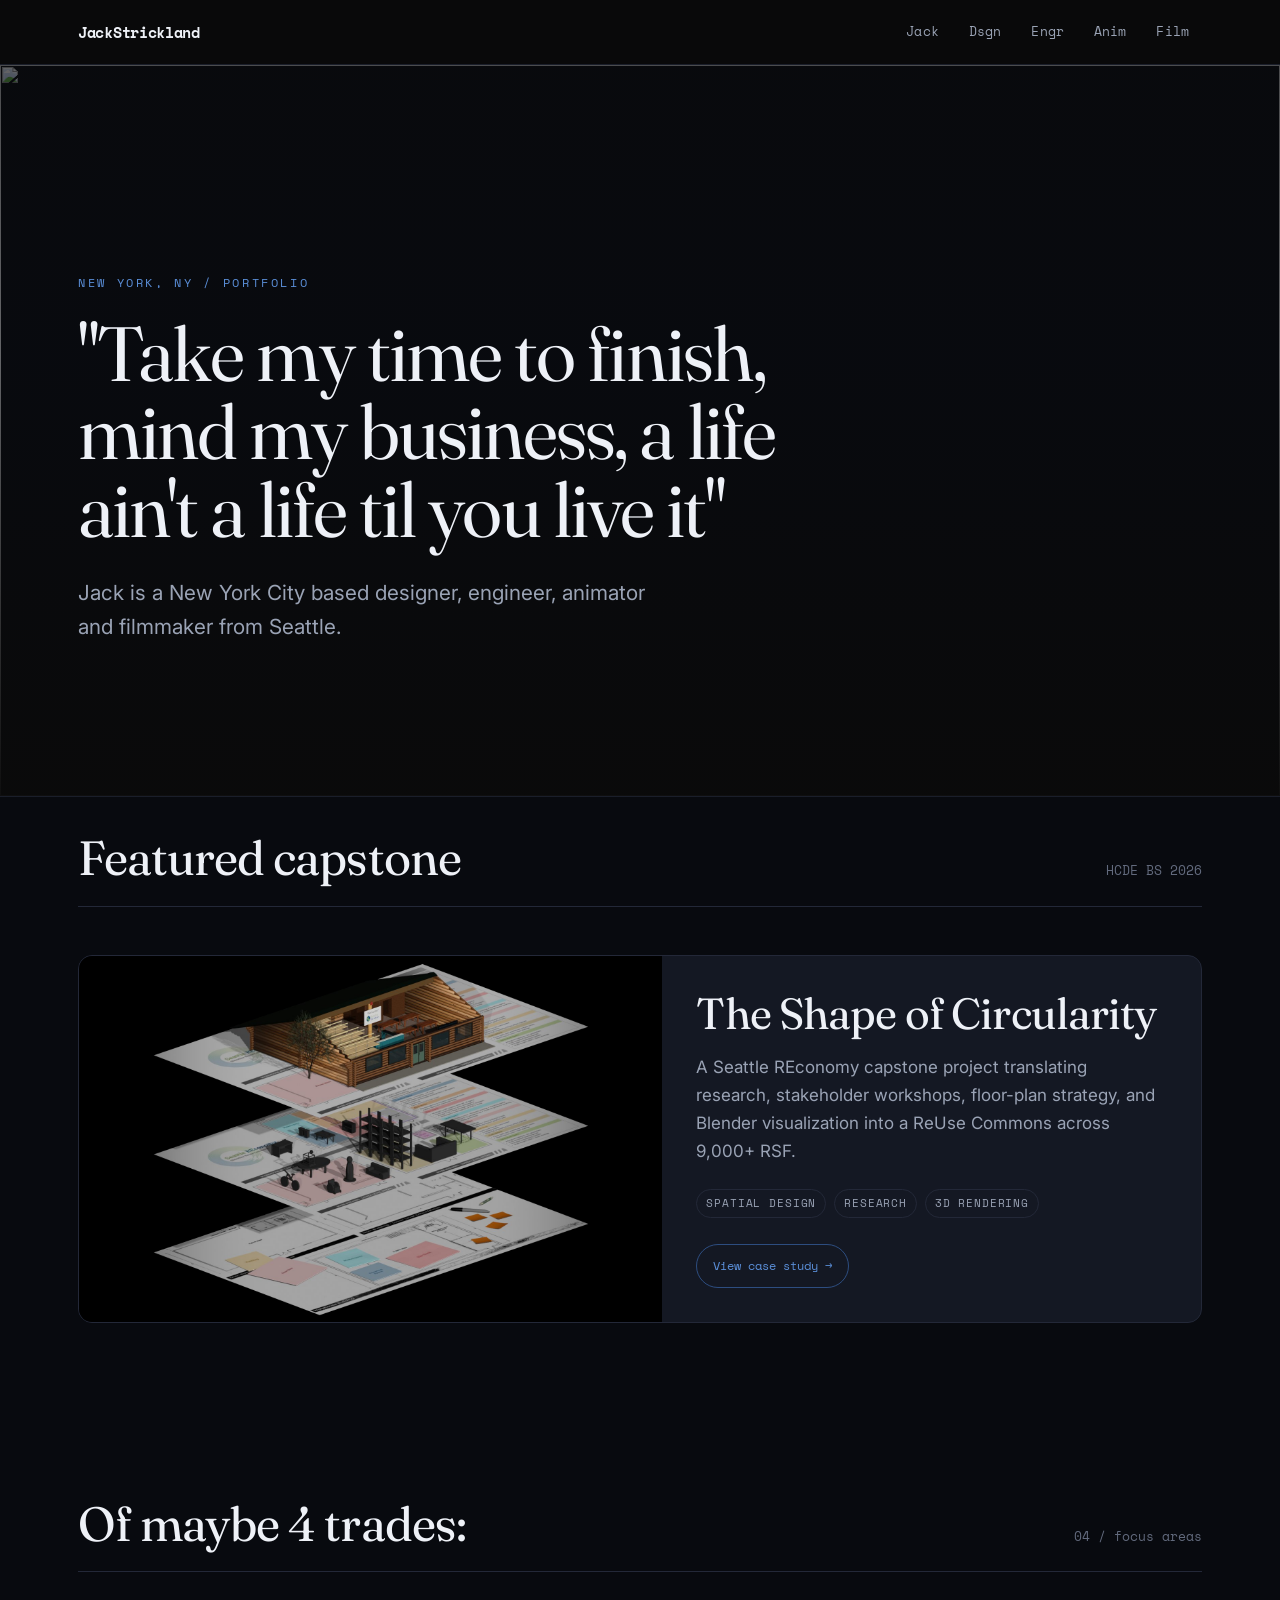
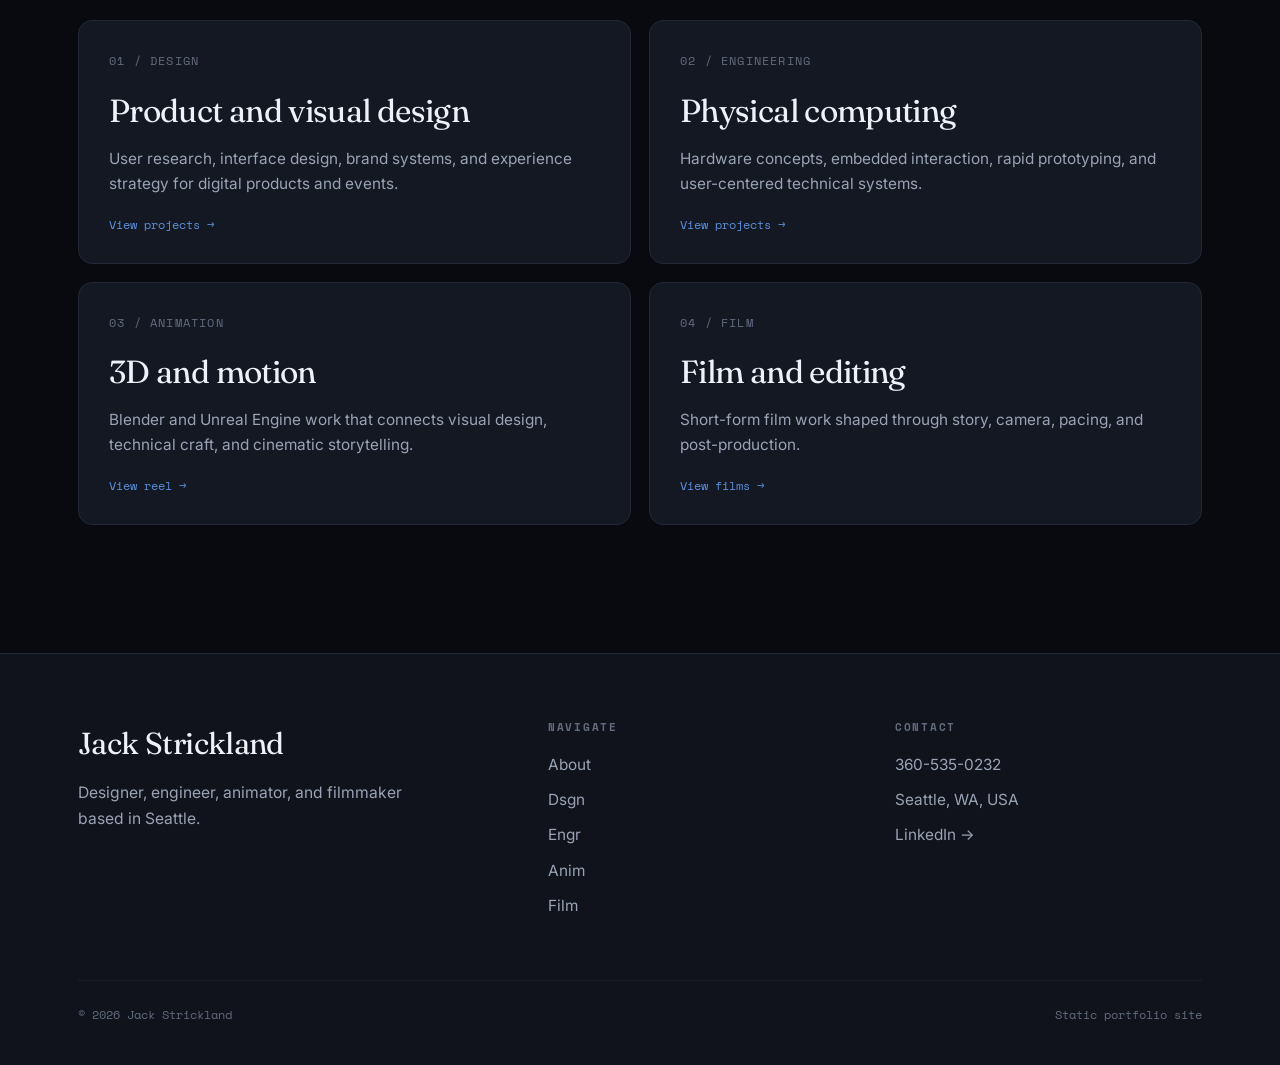
==== index.html @ 8ddccf83 "Fix quote line, gallery align-items start, add StellaOrca video" ====
﻿<!DOCTYPE html>
<html lang="en">
<head>
<meta charset="UTF-8">
<meta name="viewport" content="width=device-width, initial-scale=1.0">
<title>Jack Strickland - Designer, Engineer, Animator, Filmmaker</title>
<meta name="description" content="Jack Strickland is a Seattle-based designer, engineer, animator, and filmmaker working across human-centered design, physical computing, 3D motion, and film.">
<link rel="preconnect" href="https://fonts.googleapis.com">
<link rel="preconnect" href="https://fonts.gstatic.com" crossorigin>
<link href="https://fonts.googleapis.com/css2?family=Fraunces:ital,opsz,wght@0,9..144,300..500;1,9..144,300..500&family=Inter:wght@400;500;600&family=Space+Mono:wght@400;700&display=swap" rel="stylesheet">
<link rel="stylesheet" href="css/style.css">
</head>
<body>

<header class="nav">
  <div class="wrap nav-inner">
    <a href="index.html" class="brand">JackStrickland</a>
    <button class="nav-toggle" aria-label="Menu">&#9776;</button>
    <nav class="nav-links">
      <a href="about.html">Jack</a>
      <a href="design.html">Dsgn</a>
      <a href="engineering.html">Engr</a>
      <a href="animation.html">Anim</a>
      <a href="film.html">Film</a>
    </nav>
  </div>
</header>

<section class="hero">
  <div class="hero-media">
    <img src="https://framerusercontent.com/images/yZaziWeKb4ZE17zHckuSIn48G0.png?width=1920&height=1080" alt="" loading="eager">
  </div>
  <div class="wrap hero-content">
    <p class="eyebrow">New York, NY / Portfolio</p>
    <h1>"Take my time to finish,<br>mind my business, a life ain't a life til you live it"</h1>
    <p class="hero-sub">Jack is a New York City based designer, engineer, animator and filmmaker from Seattle.</p>
  </div>
</section>

<section class="capstone-feature">
  <div class="wrap">
    <div class="section-head reveal">
      <h2>Featured capstone</h2>
      <span class="count">HCDE BS 2026</span>
    </div>

    <article class="capstone-card reveal">
      <a class="capstone-media" href="projects/the-shape-of-circularity.html">
        <img src="assets/images/shape-of-circularity-axon.png" alt="The Shape of Circularity axonometric diagram" loading="lazy">
      </a>
      <div class="capstone-copy">
        <h2>The Shape of Circularity</h2>
        <p>A Seattle REconomy capstone project translating research, stakeholder workshops, floor-plan strategy, and Blender visualization into a ReUse Commons across 9,000+ RSF.</p>
        <div class="capstone-meta">
          <span>Spatial design</span>
          <span>Research</span>
          <span>3D rendering</span>
        </div>
        <div class="capstone-actions">
          <a class="capstone-button" href="projects/the-shape-of-circularity.html">View case study &rarr;</a>
        </div>
      </div>
    </article>
  </div>
</section>

<section>
  <div class="wrap">
    <div class="section-head reveal">
      <h2>Of maybe 4 trades:</h2>
      <span class="count">04 / focus areas</span>
    </div>

    <div class="disciplines">
      <a class="disc-card reveal" href="design.html">
        <span class="num">01 / DESIGN</span>
        <div>
          <h3>Product and visual design</h3>
          <p>User research, interface design, brand systems, and experience strategy for digital products and events.</p>
        </div>
        <span class="go">View projects &rarr;</span>
      </a>

      <a class="disc-card reveal" href="engineering.html">
        <span class="num">02 / ENGINEERING</span>
        <div>
          <h3>Physical computing</h3>
          <p>Hardware concepts, embedded interaction, rapid prototyping, and user-centered technical systems.</p>
        </div>
        <span class="go">View projects &rarr;</span>
      </a>

      <a class="disc-card reveal" href="animation.html">
        <span class="num">03 / ANIMATION</span>
        <div>
          <h3>3D and motion</h3>
          <p>Blender and Unreal Engine work that connects visual design, technical craft, and cinematic storytelling.</p>
        </div>
        <span class="go">View reel &rarr;</span>
      </a>

      <a class="disc-card reveal" href="film.html">
        <span class="num">04 / FILM</span>
        <div>
          <h3>Film and editing</h3>
          <p>Short-form film work shaped through story, camera, pacing, and post-production.</p>
        </div>
        <span class="go">View films &rarr;</span>
      </a>
    </div>
  </div>
</section>

<footer class="footer">
  <div class="wrap">
    <div class="footer-grid">
      <div>
        <div class="brand-lg">Jack Strickland</div>
        <p class="tagline">Designer, engineer, animator, and filmmaker based in Seattle.</p>
      </div>
      <div class="foot-col">
        <h4>Navigate</h4>
        <a href="about.html">About</a>
        <a href="design.html">Dsgn</a>
        <a href="engineering.html">Engr</a>
        <a href="animation.html">Anim</a>
        <a href="film.html">Film</a>
      </div>
      <div class="foot-col">
        <h4>Contact</h4>
        <a href="tel:13605350232">360-535-0232</a>
        <span>Seattle, WA, USA</span>
        <a href="https://www.linkedin.com/in/jack-r-strickland-uwhcde" target="_blank" rel="noopener">LinkedIn &rarr;</a>
      </div>
    </div>
    <div class="footer-base">
      <span>&copy; 2026 Jack Strickland</span>
      <span>Static portfolio site</span>
    </div>
  </div>
</footer>

<script src="js/main.js"></script>
</body>
</html>
---- css/style.css ----
/* ============================================================
   Jack Strickland - Portfolio
   Shared stylesheet
   ============================================================ */

:root {
  --bg:        #080a0f;       /* near-black with a faint navy cast */
  --bg-soft:   #10131c;
  --bg-card:   #141823;
  --line:      #232838;
  --line-soft: #1a1e2a;
  --fg:        #eef1f7;
  --fg-dim:    #9aa3b5;
  --fg-faint:  #626a7d;
  --accent:    #5b8fd9;       /* steel navy-blue */
  --accent-dim:#2d4d80;
  --radius:    14px;
  --maxw:      1180px;
  --mono: "Space Mono", ui-monospace, "SF Mono", Menlo, monospace;
  --sans: "Inter", -apple-system, BlinkMacSystemFont, "Segoe UI", sans-serif;
  --serif: "Fraunces", Georgia, "Times New Roman", serif;
}

* { box-sizing: border-box; margin: 0; padding: 0; }

html { scroll-behavior: smooth; -webkit-text-size-adjust: 100%; }

body {
  background: var(--bg);
  color: var(--fg);
  font-family: var(--sans);
  font-size: 17px;
  line-height: 1.65;
  -webkit-font-smoothing: antialiased;
  text-rendering: optimizeLegibility;
  overflow-x: hidden;
}

img { max-width: 100%; display: block; }
a { color: inherit; text-decoration: none; }

::selection { background: var(--accent); color: #0a0a0a; }

.wrap { width: 100%; max-width: var(--maxw); margin: 0 auto; padding: 0 28px; }

/* ---------- Nav ---------- */
.nav {
  position: sticky;
  top: 0;
  z-index: 100;
  background: rgba(10,10,10,0.82);
  backdrop-filter: blur(14px);
  -webkit-backdrop-filter: blur(14px);
  border-bottom: 1px solid var(--line-soft);
}
.nav-inner {
  display: flex;
  align-items: center;
  justify-content: space-between;
  height: 64px;
}
.brand {
  font-family: var(--mono);
  font-weight: 700;
  font-size: 15px;
  letter-spacing: -0.02em;
  display: flex;
  align-items: center;
  gap: 9px;
}
.brand .dot {
  width: 9px; height: 9px;
  background: var(--accent);
  border-radius: 50%;
  display: inline-block;
}
.nav-links {
  display: flex;
  gap: 4px;
  font-family: var(--mono);
  font-size: 13px;
}
.nav-links a {
  color: var(--fg-dim);
  padding: 7px 13px;
  border-radius: 8px;
  transition: color .18s ease, background .18s ease;
  letter-spacing: 0.01em;
}
.nav-links a:hover { color: var(--fg); background: var(--bg-soft); }
.nav-links a.active { color: var(--accent); }

.nav-toggle {
  display: none;
  background: none;
  border: 1px solid var(--line);
  color: var(--fg);
  width: 40px; height: 38px;
  border-radius: 8px;
  cursor: pointer;
  font-size: 18px;
}

/* ---------- Hero ---------- */
.hero {
  position: relative;
  min-height: 78vh;
  display: flex;
  align-items: flex-end;
  overflow: hidden;
  border-bottom: 1px solid var(--line-soft);
}
.hero-media {
  position: absolute;
  inset: 0;
  z-index: 0;
}
.hero-media img {
  width: 100%; height: 100%;
  object-fit: cover;
  opacity: 0.55;
  filter: grayscale(0.15) contrast(1.05);
}
.hero-media::after {
  content: "";
  position: absolute; inset: 0;
  background: linear-gradient(180deg, rgba(10,10,10,0.35) 0%, rgba(10,10,10,0.1) 40%, rgba(10,10,10,0.95) 100%);
}
.hero-content {
  position: relative;
  z-index: 2;
  padding-bottom: 64px;
  padding-top: 120px;
  width: 100%;
}
.eyebrow {
  font-family: var(--mono);
  font-size: 12px;
  letter-spacing: 0.22em;
  text-transform: uppercase;
  color: var(--accent);
  margin-bottom: 22px;
}
.hero h1 {
  font-family: var(--serif);
  font-weight: 380;
  font-size: clamp(2.6rem, 6vw, 5rem);
  line-height: 1.02;
  letter-spacing: -0.025em;
  max-width: 16ch;
}
.hero h1 em {
  font-style: italic;
  color: var(--accent);
}
.hero-sub {
  margin-top: 26px;
  font-size: clamp(1.05rem, 2vw, 1.3rem);
  color: var(--fg-dim);
  max-width: 46ch;
}

/* ---------- Section scaffolding ---------- */
section { padding: 88px 0; }
.section-head {
  display: flex;
  align-items: baseline;
  justify-content: space-between;
  gap: 24px;
  margin-bottom: 48px;
  border-bottom: 1px solid var(--line);
  padding-bottom: 22px;
}
.section-head h2 {
  font-family: var(--serif);
  font-weight: 400;
  font-size: clamp(1.9rem, 4vw, 3rem);
  letter-spacing: -0.02em;
  line-height: 1.05;
}
.section-head .count {
  font-family: var(--mono);
  font-size: 13px;
  color: var(--fg-faint);
  white-space: nowrap;
}
.page-title {
  padding-top: 96px;
  padding-bottom: 8px;
}
.page-title .eyebrow { margin-bottom: 18px; }
.page-title h1 {
  font-family: var(--serif);
  font-weight: 380;
  font-size: clamp(2.4rem, 5.5vw, 4.2rem);
  letter-spacing: -0.025em;
  line-height: 1.0;
}
.page-title p {
  margin-top: 22px;
  color: var(--fg-dim);
  max-width: 54ch;
}

/* ---------- Discipline grid (home) ---------- */
.disciplines {
  display: grid;
  grid-template-columns: repeat(2, 1fr);
  gap: 18px;
}
.disc-card {
  position: relative;
  border: 1px solid var(--line);
  border-radius: var(--radius);
  background: var(--bg-card);
  padding: 30px 30px 28px;
  min-height: 230px;
  display: flex;
  flex-direction: column;
  justify-content: space-between;
  overflow: hidden;
  transition: border-color .25s ease, transform .25s ease;
}
.disc-card:hover { border-color: var(--accent-dim); transform: translateY(-3px); }
.disc-card .num {
  font-family: var(--mono);
  font-size: 12px;
  color: var(--fg-faint);
  letter-spacing: 0.1em;
}
.disc-card h3 {
  font-family: var(--serif);
  font-weight: 400;
  font-size: 2rem;
  letter-spacing: -0.02em;
  margin: 14px 0 8px;
}
.disc-card p { color: var(--fg-dim); font-size: 0.96rem; }
.disc-card .go {
  font-family: var(--mono);
  font-size: 12px;
  color: var(--accent);
  margin-top: 18px;
  display: inline-flex;
  align-items: center;
  gap: 7px;
  transition: gap .2s ease;
}
.disc-card:hover .go { gap: 12px; }

/* ---------- Project list (design / engineering) ---------- */
.projects { display: flex; flex-direction: column; }
.project {
  display: grid;
  grid-template-columns: 64px 1fr auto;
  gap: 26px;
  align-items: start;
  padding: 32px 0;
  border-top: 1px solid var(--line);
  transition: padding-left .25s ease;
}
.project:last-child { border-bottom: 1px solid var(--line); }
.project:hover { padding-left: 10px; border-color: var(--accent-dim); }
.project .idx {
  font-family: var(--mono);
  font-size: 13px;
  color: var(--fg-faint);
  padding-top: 6px;
}
.project .body h3 {
  font-family: var(--serif);
  font-weight: 400;
  font-size: 1.7rem;
  letter-spacing: -0.015em;
  line-height: 1.1;
  display: inline-flex;
  align-items: center;
  gap: 12px;
  flex-wrap: wrap;
}
.tag {
  font-family: var(--mono);
  font-size: 10.5px;
  letter-spacing: 0.08em;
  text-transform: uppercase;
  color: var(--accent);
  border: 1px solid var(--accent-dim);
  border-radius: 100px;
  padding: 3px 9px;
  white-space: nowrap;
}
.project .role {
  font-family: var(--mono);
  font-size: 12px;
  color: var(--fg-dim);
  margin: 12px 0 10px;
}
.project .desc { color: var(--fg-dim); font-size: 1rem; max-width: 60ch; }
.project .meta {
  font-family: var(--mono);
  font-size: 12px;
  color: var(--fg-faint);
  text-align: right;
  padding-top: 6px;
  white-space: nowrap;
}
.project .arrow {
  font-family: var(--mono);
  color: var(--accent);
  opacity: 0;
  transition: opacity .25s ease;
  margin-top: 8px;
}
.project:hover .arrow { opacity: 1; }

/* ---------- Capstone showcase ---------- */
.capstone-feature {
  padding-top: 36px;
}
.capstone-card {
  display: grid;
  grid-template-columns: 1.04fr 0.96fr;
  gap: 0;
  border: 1px solid var(--line);
  border-radius: var(--radius);
  background: var(--bg-card);
  overflow: hidden;
}
.capstone-media {
  min-height: 340px;
  background: #000;
}
.capstone-media img,
.capstone-media video {
  width: 100%;
  height: 100%;
  min-height: 340px;
  object-fit: cover;
  background: #000;
}
.capstone-copy {
  padding: 34px;
  display: flex;
  flex-direction: column;
  justify-content: center;
}
.capstone-copy h2,
.capstone-copy h3 {
  font-family: var(--serif);
  font-weight: 400;
  font-size: clamp(1.8rem, 3.4vw, 2.85rem);
  letter-spacing: -0.02em;
  line-height: 1.08;
  margin-bottom: 16px;
}
.capstone-copy p {
  color: var(--fg-dim);
  max-width: 58ch;
}
.capstone-meta {
  display: flex;
  flex-wrap: wrap;
  gap: 8px;
  margin: 24px 0 26px;
}
.capstone-meta span {
  font-family: var(--mono);
  font-size: 10.5px;
  letter-spacing: 0.08em;
  text-transform: uppercase;
  color: var(--fg-dim);
  border: 1px solid var(--line);
  border-radius: 100px;
  padding: 5px 9px;
}
.capstone-actions {
  display: flex;
  flex-wrap: wrap;
  gap: 12px;
  align-items: center;
}
.capstone-button {
  font-family: var(--mono);
  font-size: 12px;
  color: var(--accent);
  border: 1px solid var(--accent-dim);
  border-radius: 100px;
  padding: 11px 16px;
  transition: background .2s ease, color .2s ease;
}
.capstone-button:hover {
  background: var(--accent);
  color: #0a0a0a;
}
.case-video {
  display: block;
  width: 100%;
  aspect-ratio: 16 / 9;
  border: 1px solid var(--line);
  border-radius: var(--radius);
  background: #000;
}
.case-image.poster {
  max-height: none;
  object-fit: contain;
  background: #f7f5ef;
}
.case-list {
  color: var(--fg-dim);
  margin: -16px 0 34px;
  padding-left: 20px;
}
.case-list li {
  margin-bottom: 8px;
}

/* ---------- Case studies ---------- */
.case-study {
  background: var(--bg);
}
.case-hero {
  padding: 96px 0 48px;
  border-bottom: 1px solid var(--line-soft);
}
.back-link {
  display: inline-flex;
  margin-bottom: 34px;
  font-family: var(--mono);
  font-size: 12px;
  color: var(--fg-dim);
  transition: color .18s ease;
}
.back-link:hover { color: var(--accent); }
.case-hero h1 {
  font-family: var(--serif);
  font-weight: 380;
  font-size: clamp(2.8rem, 7vw, 5.6rem);
  letter-spacing: -0.03em;
  line-height: 0.96;
}
.case-lead {
  margin-top: 26px;
  max-width: 760px;
  color: var(--fg-dim);
  font-size: clamp(1.08rem, 2vw, 1.35rem);
  line-height: 1.55;
}
.case-meta {
  display: grid;
  grid-template-columns: repeat(3, 1fr);
  gap: 16px;
  margin-top: 44px;
}
.case-meta div {
  border-top: 1px solid var(--line);
  padding-top: 16px;
}
.case-meta span {
  display: block;
  font-family: var(--mono);
  font-size: 11px;
  text-transform: uppercase;
  letter-spacing: 0.12em;
  color: var(--fg-faint);
  margin-bottom: 8px;
}
.case-meta strong {
  font-weight: 500;
  color: var(--fg);
}
.case-media-section {
  padding: 52px 0 0;
}
.case-image {
  width: 100%;
  max-height: 620px;
  object-fit: cover;
  border: 1px solid var(--line);
  border-radius: var(--radius);
  background: var(--bg-card);
}
.case-content {
  padding-top: 70px;
}
.case-grid {
  display: grid;
  grid-template-columns: 0.45fr 1fr;
  gap: 64px;
  align-items: start;
}
.case-grid aside {
  position: sticky;
  top: 96px;
}
.case-grid h2 {
  font-family: var(--mono);
  font-size: 12px;
  color: var(--accent);
  letter-spacing: 0.16em;
  text-transform: uppercase;
}
.case-grid h3 {
  font-family: var(--serif);
  font-weight: 400;
  font-size: clamp(1.45rem, 3vw, 2.2rem);
  letter-spacing: -0.015em;
  line-height: 1.1;
  margin: 0 0 14px;
}
.case-grid p {
  color: var(--fg-dim);
  margin-bottom: 34px;
  max-width: 760px;
}
.text-link {
  color: var(--accent);
  font-family: var(--mono);
  font-size: 13px;
}
.next-work {
  padding: 34px 0 84px;
}
.next-work a {
  display: block;
  border-top: 1px solid var(--line);
  border-bottom: 1px solid var(--line);
  padding: 28px 0;
  color: var(--accent);
  font-family: var(--mono);
  font-size: 13px;
}

/* ---------- About ---------- */
.about-grid {
  display: grid;
  grid-template-columns: 0.85fr 1.15fr;
  gap: 56px;
  align-items: start;
}
.about-photo {
  border-radius: var(--radius);
  overflow: hidden;
  border: 1px solid var(--line);
  position: sticky;
  top: 96px;
}
.about-photo img {
  width: 100%;
  aspect-ratio: 4/5;
  object-fit: cover;
  filter: grayscale(0.1);
}
.about-body p {
  font-size: 1.12rem;
  color: var(--fg);
  margin-bottom: 26px;
  line-height: 1.7;
}
.about-body p.lead {
  font-family: var(--serif);
  font-size: clamp(1.5rem, 3vw, 2rem);
  font-weight: 380;
  line-height: 1.25;
  letter-spacing: -0.01em;
  color: var(--fg);
  margin-bottom: 34px;
}
.about-body strong { color: var(--accent); font-weight: 500; }
.about-cta {
  margin-top: 14px;
  font-family: var(--mono);
  font-size: 13px;
  display: inline-flex;
  gap: 9px;
  align-items: center;
  color: var(--accent);
  border: 1px solid var(--accent-dim);
  border-radius: 100px;
  padding: 12px 22px;
  transition: background .2s ease, color .2s ease;
}
.about-cta:hover { background: var(--accent); color: #0a0a0a; }

/* ---------- Info page ---------- */
.info-page {
  background: var(--bg);
}
.info-hero {
  padding: 0 0 48px;
}
.info-grid {
  display: grid;
  grid-template-columns: 45% 55%;
  gap: 0;
  align-items: start;
}
.info-photo {
  position: sticky;
  top: 0;
  height: 100vh;
  display: flex;
  align-items: center;
  justify-content: center;
  padding: 24px 32px 24px 0;
}
.info-photo img {
  width: 100%;
  max-height: 100%;
  object-fit: contain;
  filter: grayscale(0.1) contrast(1.03);
}
.info-copy h1 {
  font-family: var(--serif);
  font-weight: 380;
  font-size: clamp(3rem, 7vw, 6.2rem);
  line-height: 0.95;
  letter-spacing: -0.035em;
  margin-bottom: 26px;
}
.info-lead {
  font-family: var(--serif);
  font-weight: 380;
  font-size: clamp(1.45rem, 3vw, 2.25rem);
  line-height: 1.22;
  letter-spacing: -0.015em;
  color: var(--fg);
  max-width: 820px;
  margin-bottom: 56px;
}
.info-section {
  border-top: 1px solid var(--line);
  padding-top: 28px;
  margin-top: 34px;
}
.info-section h2 {
  font-family: var(--serif);
  font-weight: 400;
  font-size: clamp(1.55rem, 3vw, 2.35rem);
  line-height: 1.08;
  letter-spacing: -0.018em;
  margin-bottom: 18px;
}
.info-section p {
  color: var(--fg-dim);
  max-width: 790px;
  margin-bottom: 18px;
}
.info-list {
  list-style: none;
  display: grid;
  gap: 16px;
  max-width: 840px;
}
.info-list li {
  color: var(--fg-dim);
  padding-left: 22px;
  position: relative;
}
.info-list li::before {
  content: "";
  position: absolute;
  left: 0;
  top: 0.72em;
  width: 7px;
  height: 7px;
  border-radius: 50%;
  background: var(--accent);
}
.info-list strong,
.info-section strong {
  color: var(--fg);
  font-weight: 600;
}

/* ---------- Media gallery (animation / film) ---------- */
.gallery {
  display: grid;
  grid-template-columns: repeat(2, 1fr);
  gap: 20px;
  align-items: start;
}
.gallery .tile {
  border: 1px solid var(--line);
  border-radius: var(--radius);
  overflow: hidden;
  background: var(--bg-card);
  transition: border-color .25s ease, transform .25s ease;
}
.gallery .tile:hover { border-color: var(--accent-dim); transform: translateY(-3px); }
.gallery .tile.wide { grid-column: span 2; }
.gallery .tile img,
.gallery .tile video {
  width: 100%;
  aspect-ratio: 16/9;
  object-fit: cover;
  background: #000;
}
.gallery .tile .cap {
  font-family: var(--mono);
  font-size: 12px;
  color: var(--fg-dim);
  padding: 14px 16px;
  border-top: 1px solid var(--line-soft);
}
.embed {
  position: relative;
  width: 100%;
  aspect-ratio: 16/9;
  background: #000;
}
.embed iframe {
  position: absolute;
  inset: 0;
  width: 100%; height: 100%;
  border: 0;
}

/* ---------- Footer ---------- */
.footer {
  border-top: 1px solid var(--line);
  background: var(--bg-soft);
  padding: 64px 0 40px;
  margin-top: 40px;
}
.footer-grid {
  display: grid;
  grid-template-columns: 1.4fr 1fr 1fr;
  gap: 40px;
  align-items: start;
}
.footer .brand-lg {
  font-family: var(--serif);
  font-size: 1.9rem;
  font-weight: 400;
  letter-spacing: -0.02em;
}
.footer .tagline {
  color: var(--fg-dim);
  margin-top: 12px;
  max-width: 34ch;
  font-size: 0.98rem;
}
.foot-col h4 {
  font-family: var(--mono);
  font-size: 11px;
  letter-spacing: 0.16em;
  text-transform: uppercase;
  color: var(--fg-faint);
  margin-bottom: 16px;
}
.foot-col a, .foot-col span {
  display: block;
  color: var(--fg-dim);
  font-size: 0.96rem;
  margin-bottom: 10px;
  transition: color .18s ease;
}
.foot-col a:hover { color: var(--accent); }
.footer-base {
  margin-top: 52px;
  padding-top: 24px;
  border-top: 1px solid var(--line-soft);
  display: flex;
  justify-content: space-between;
  flex-wrap: wrap;
  gap: 12px;
  font-family: var(--mono);
  font-size: 12px;
  color: var(--fg-faint);
}

/* ---------- Reveal animation ---------- */
.reveal {
  opacity: 0;
  transform: translateY(18px);
  transition: opacity .7s ease, transform .7s ease;
}
.reveal.in { opacity: 1; transform: none; }

/* ---------- Responsive ---------- */
@media (max-width: 860px) {
  .nav-links {
    position: fixed;
    top: 64px; left: 0; right: 0;
    flex-direction: column;
    gap: 0;
    background: var(--bg);
    border-bottom: 1px solid var(--line);
    padding: 8px 20px 18px;
    display: none;
  }
  .nav-links.open { display: flex; }
  .nav-links a { padding: 13px 6px; border-radius: 0; border-bottom: 1px solid var(--line-soft); }
  .nav-toggle { display: block; }

  .disciplines, .gallery { grid-template-columns: 1fr; }
  .gallery .tile.wide { grid-column: span 1; }
  .about-grid { grid-template-columns: 1fr; gap: 32px; }
  .about-photo { position: relative; top: 0; max-width: 420px; }
  .info-grid { grid-template-columns: 1fr; gap: 36px; }
  .info-photo { position: relative; top: 0; height: auto; max-width: 420px; padding: 0; }

  .project { grid-template-columns: 36px 1fr; }
  .project .meta { grid-column: 2; text-align: left; margin-top: 14px; padding-top: 0; }
  .project .arrow { display: none; }
  .case-meta { grid-template-columns: 1fr; }
  .case-grid { grid-template-columns: 1fr; gap: 28px; }
  .case-grid aside { position: relative; top: 0; }
  .capstone-card { grid-template-columns: 1fr; }
  .capstone-copy { padding: 28px; }

  .footer-grid { grid-template-columns: 1fr; gap: 32px; }
  section { padding: 64px 0; }
}

@media (max-width: 480px) {
  body { font-size: 16px; }
  .wrap { padding: 0 20px; }
  .hero { min-height: 70vh; }
}

@media (prefers-reduced-motion: reduce) {
  * { scroll-behavior: auto !important; }
  .reveal { opacity: 1; transform: none; transition: none; }
  .disc-card:hover, .gallery .tile:hover { transform: none; }
}
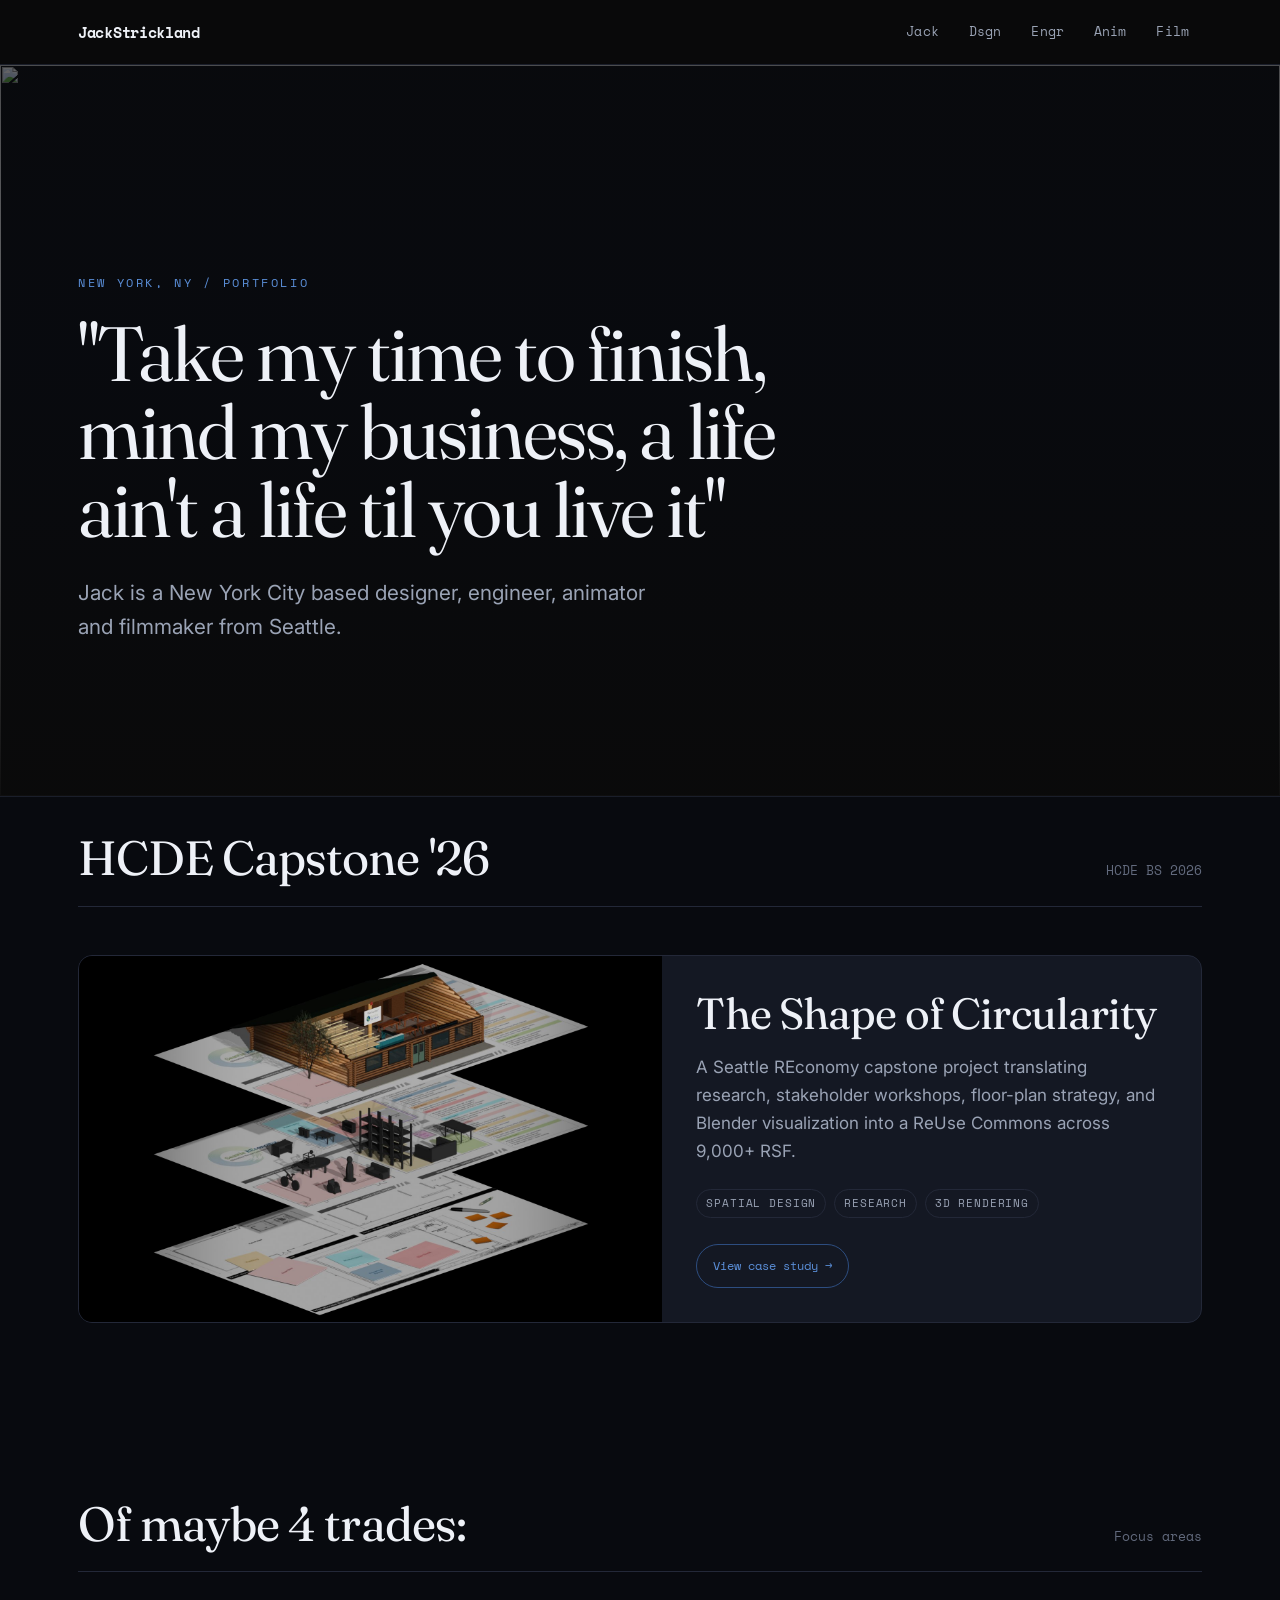
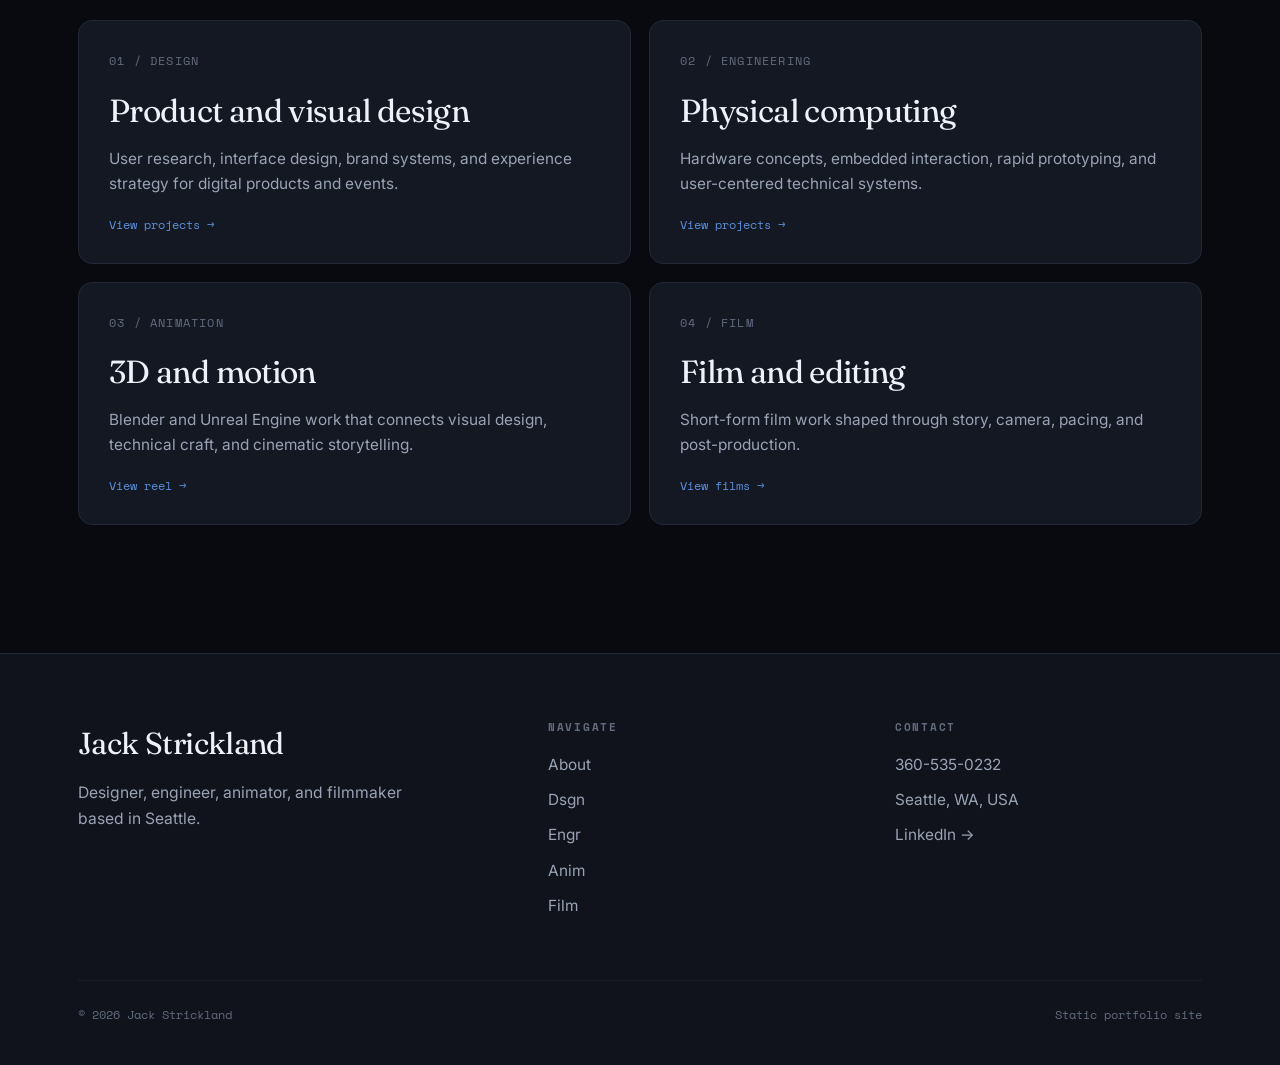
==== commit 4ce51421: "Index/about copy edits; add design-cycle origin note to sprinkler page - Index: featured capstone he" ====
--- a/index.html
+++ b/index.html
@@ -40,7 +40,7 @@
 <section class="capstone-feature">
   <div class="wrap">
     <div class="section-head reveal">
-      <h2>Featured capstone</h2>
+      <h2>HCDE Capstone '26</h2>
       <span class="count">HCDE BS 2026</span>
     </div>
 
@@ -68,7 +68,7 @@
   <div class="wrap">
     <div class="section-head reveal">
       <h2>Of maybe 4 trades:</h2>
-      <span class="count">04 / focus areas</span>
+      <span class="count">Focus areas</span>
     </div>
 
     <div class="disciplines">
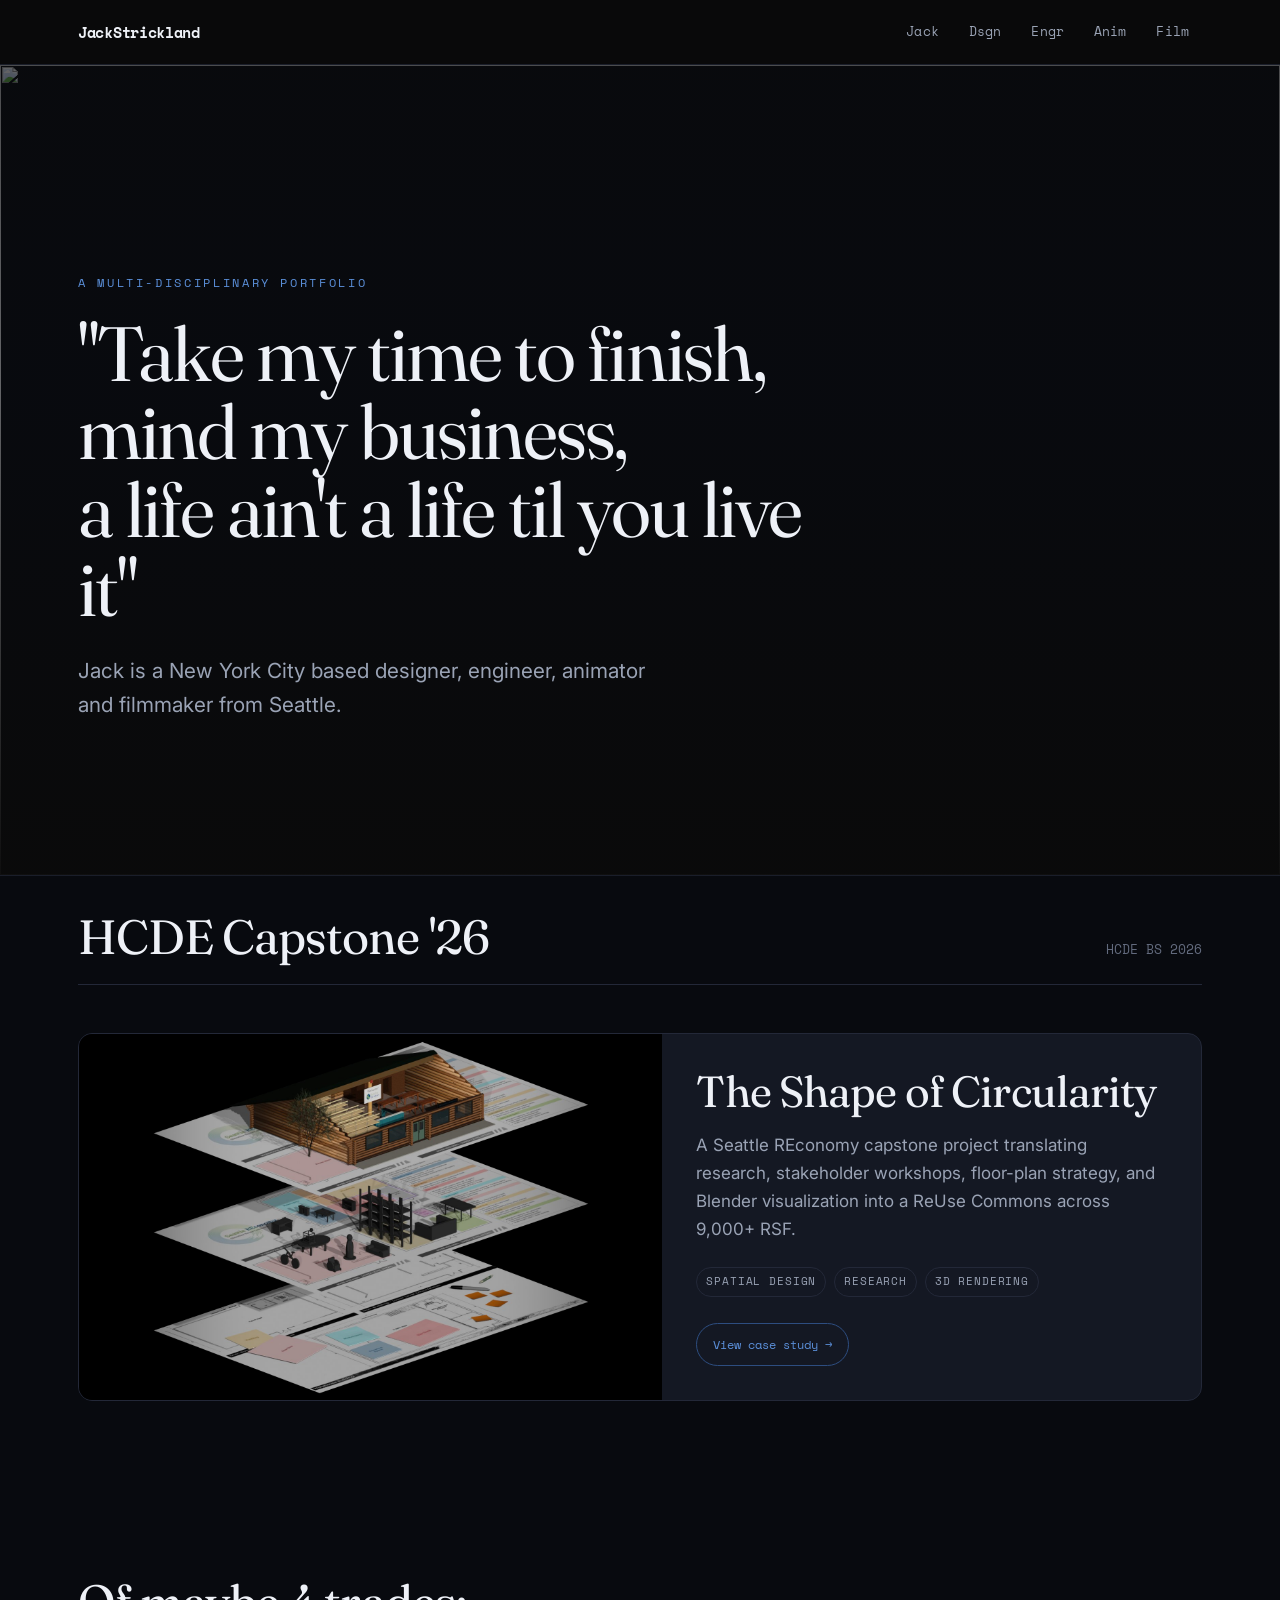
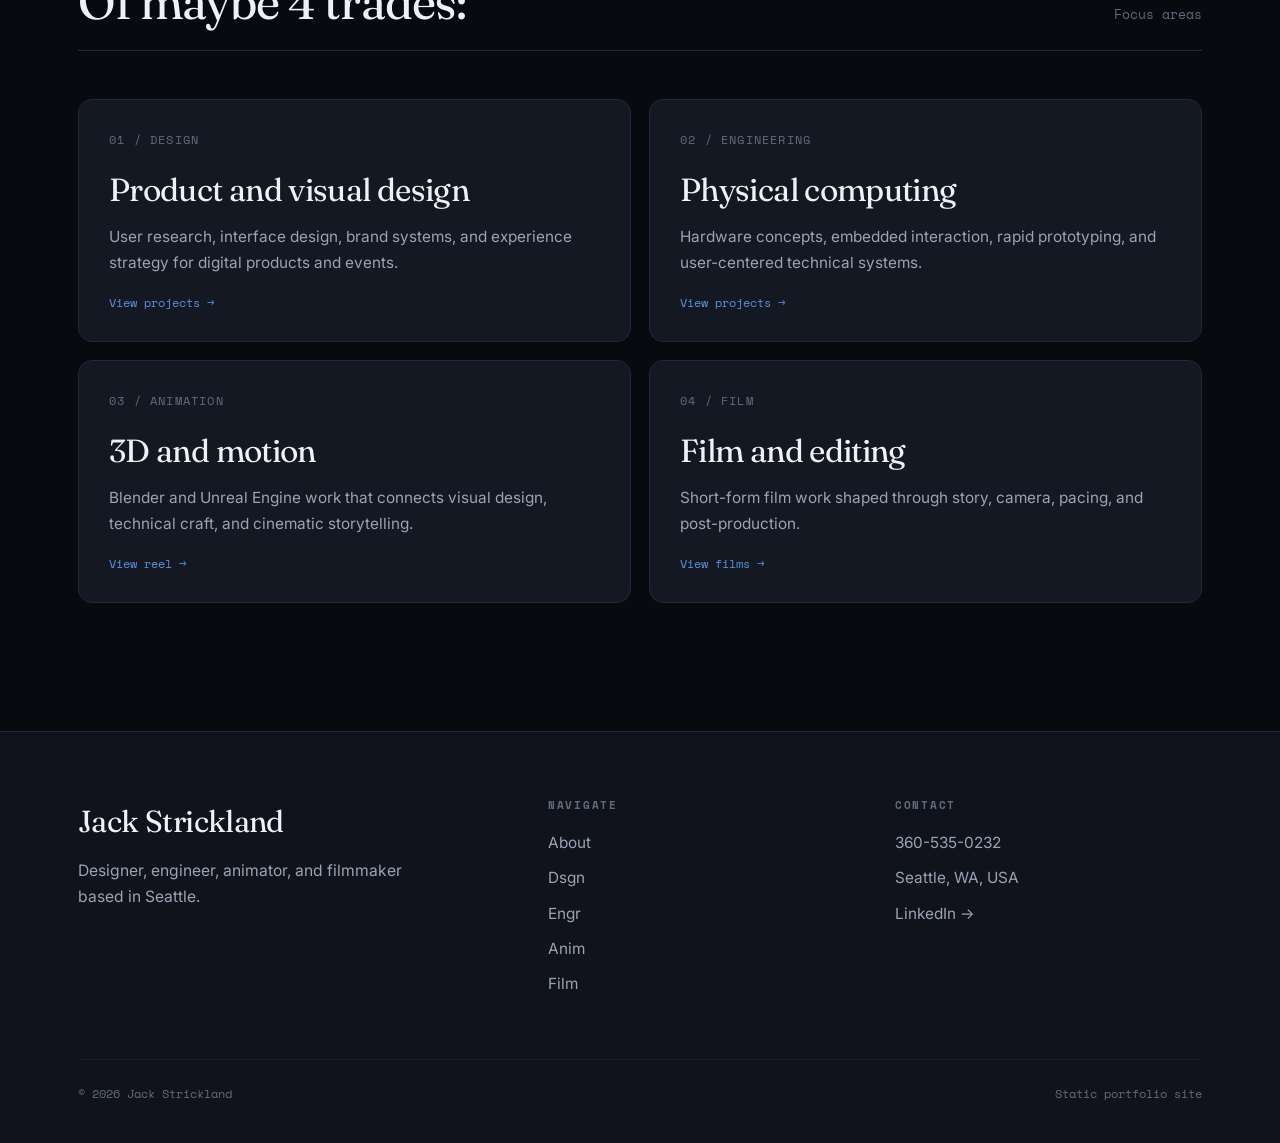
==== commit 64a68bcd: "Update hero eyebrow to A Multi-Disciplinary Portfolio; break quote into three lines Co-Authored-By: " ====
--- a/index.html
+++ b/index.html
@@ -31,8 +31,8 @@
     <img src="https://framerusercontent.com/images/yZaziWeKb4ZE17zHckuSIn48G0.png?width=1920&height=1080" alt="" loading="eager">
   </div>
   <div class="wrap hero-content">
-    <p class="eyebrow">New York, NY / Portfolio</p>
-    <h1>"Take my time to finish,<br>mind my business, a life ain't a life til you live it"</h1>
+    <p class="eyebrow">A Multi-Disciplinary Portfolio</p>
+    <h1>"Take my time to finish,<br>mind my business,<br>a life ain't a life til you live it"</h1>
     <p class="hero-sub">Jack is a New York City based designer, engineer, animator and filmmaker from Seattle.</p>
   </div>
 </section>
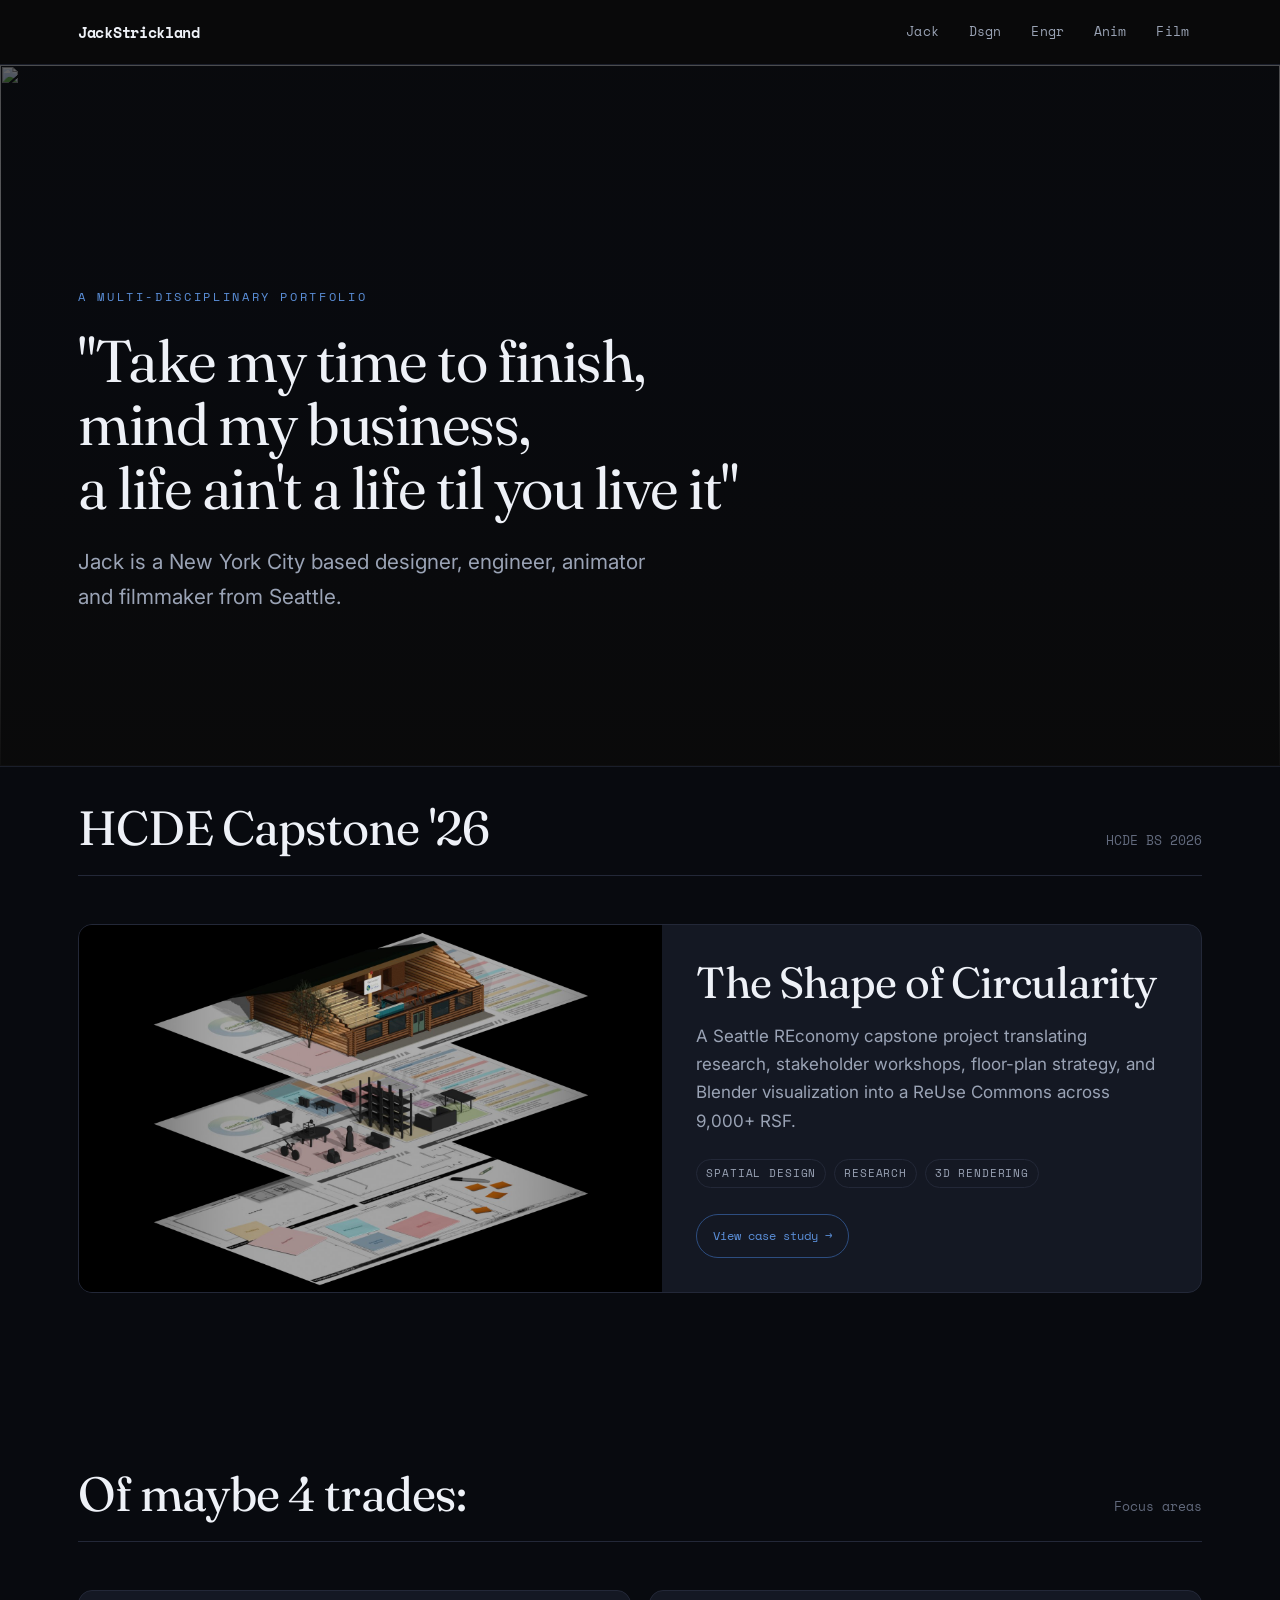
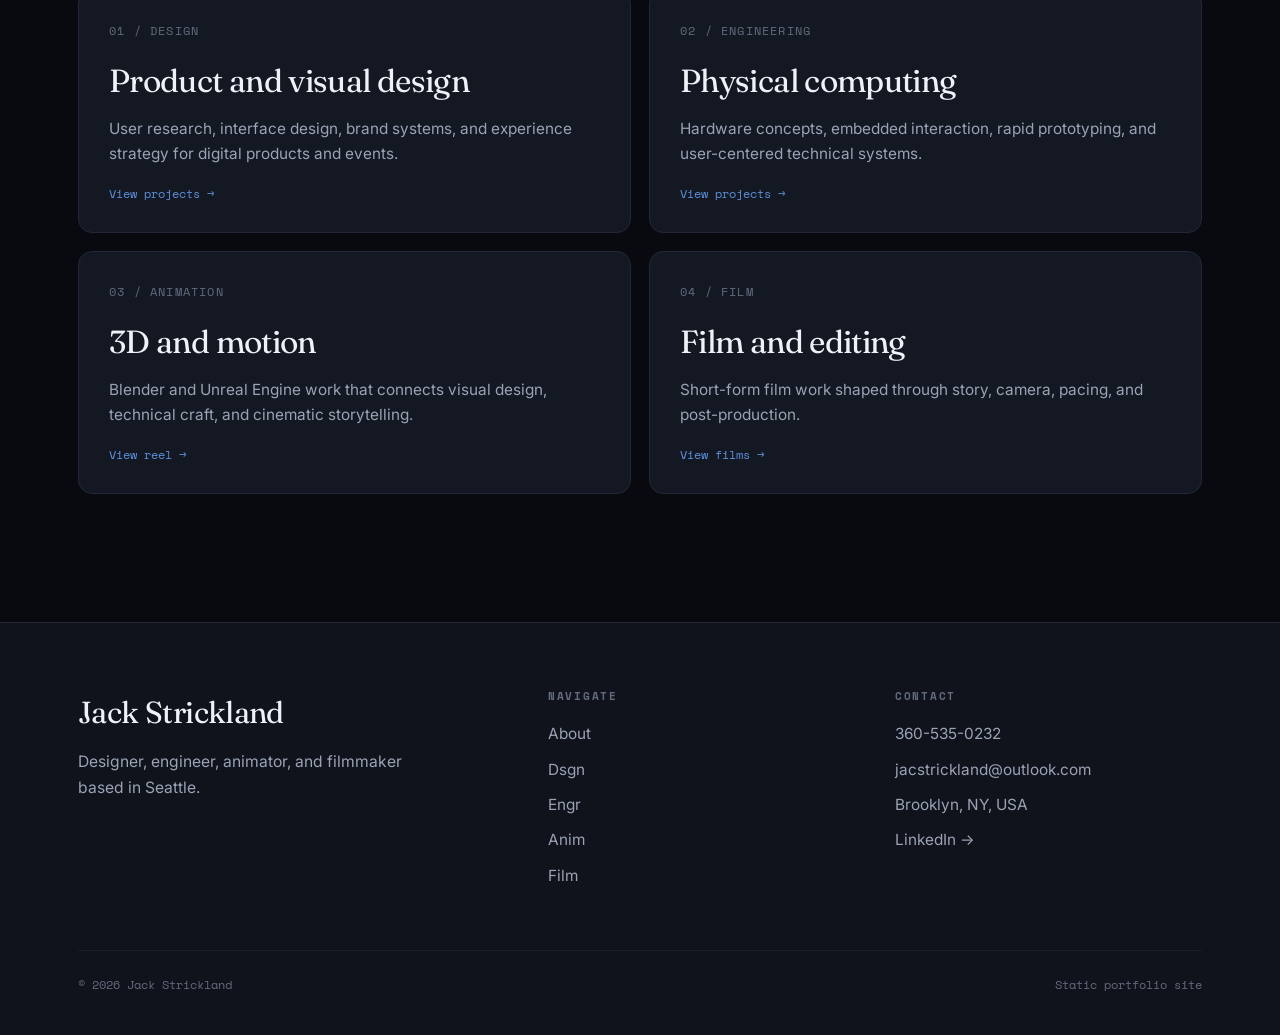
==== commit 725506e0: "Footer contact: add email link, change location to Brooklyn, NY Co-Authored-By: Claude Sonnet 4.6 <n" ====
--- a/index.html
+++ b/index.html
@@ -1,4 +1,4 @@
-﻿<!DOCTYPE html>
+<!DOCTYPE html>
 <html lang="en">
 <head>
 <meta charset="UTF-8">
@@ -129,7 +129,8 @@
       <div class="foot-col">
         <h4>Contact</h4>
         <a href="tel:13605350232">360-535-0232</a>
-        <span>Seattle, WA, USA</span>
+        <a href="mailto:jacstrickland@outlook.com">jacstrickland@outlook.com</a>
+        <span>Brooklyn, NY, USA</span>
         <a href="https://www.linkedin.com/in/jack-r-strickland-uwhcde" target="_blank" rel="noopener">LinkedIn &rarr;</a>
       </div>
     </div>
--- a/css/style.css
+++ b/css/style.css
@@ -144,10 +144,10 @@
 .hero h1 {
   font-family: var(--serif);
   font-weight: 380;
-  font-size: clamp(2.6rem, 6vw, 5rem);
-  line-height: 1.02;
+  font-size: clamp(2.2rem, 4.6vw, 4rem);
+  line-height: 1.08;
   letter-spacing: -0.025em;
-  max-width: 16ch;
+  max-width: 36ch;
 }
 .hero h1 em {
   font-style: italic;
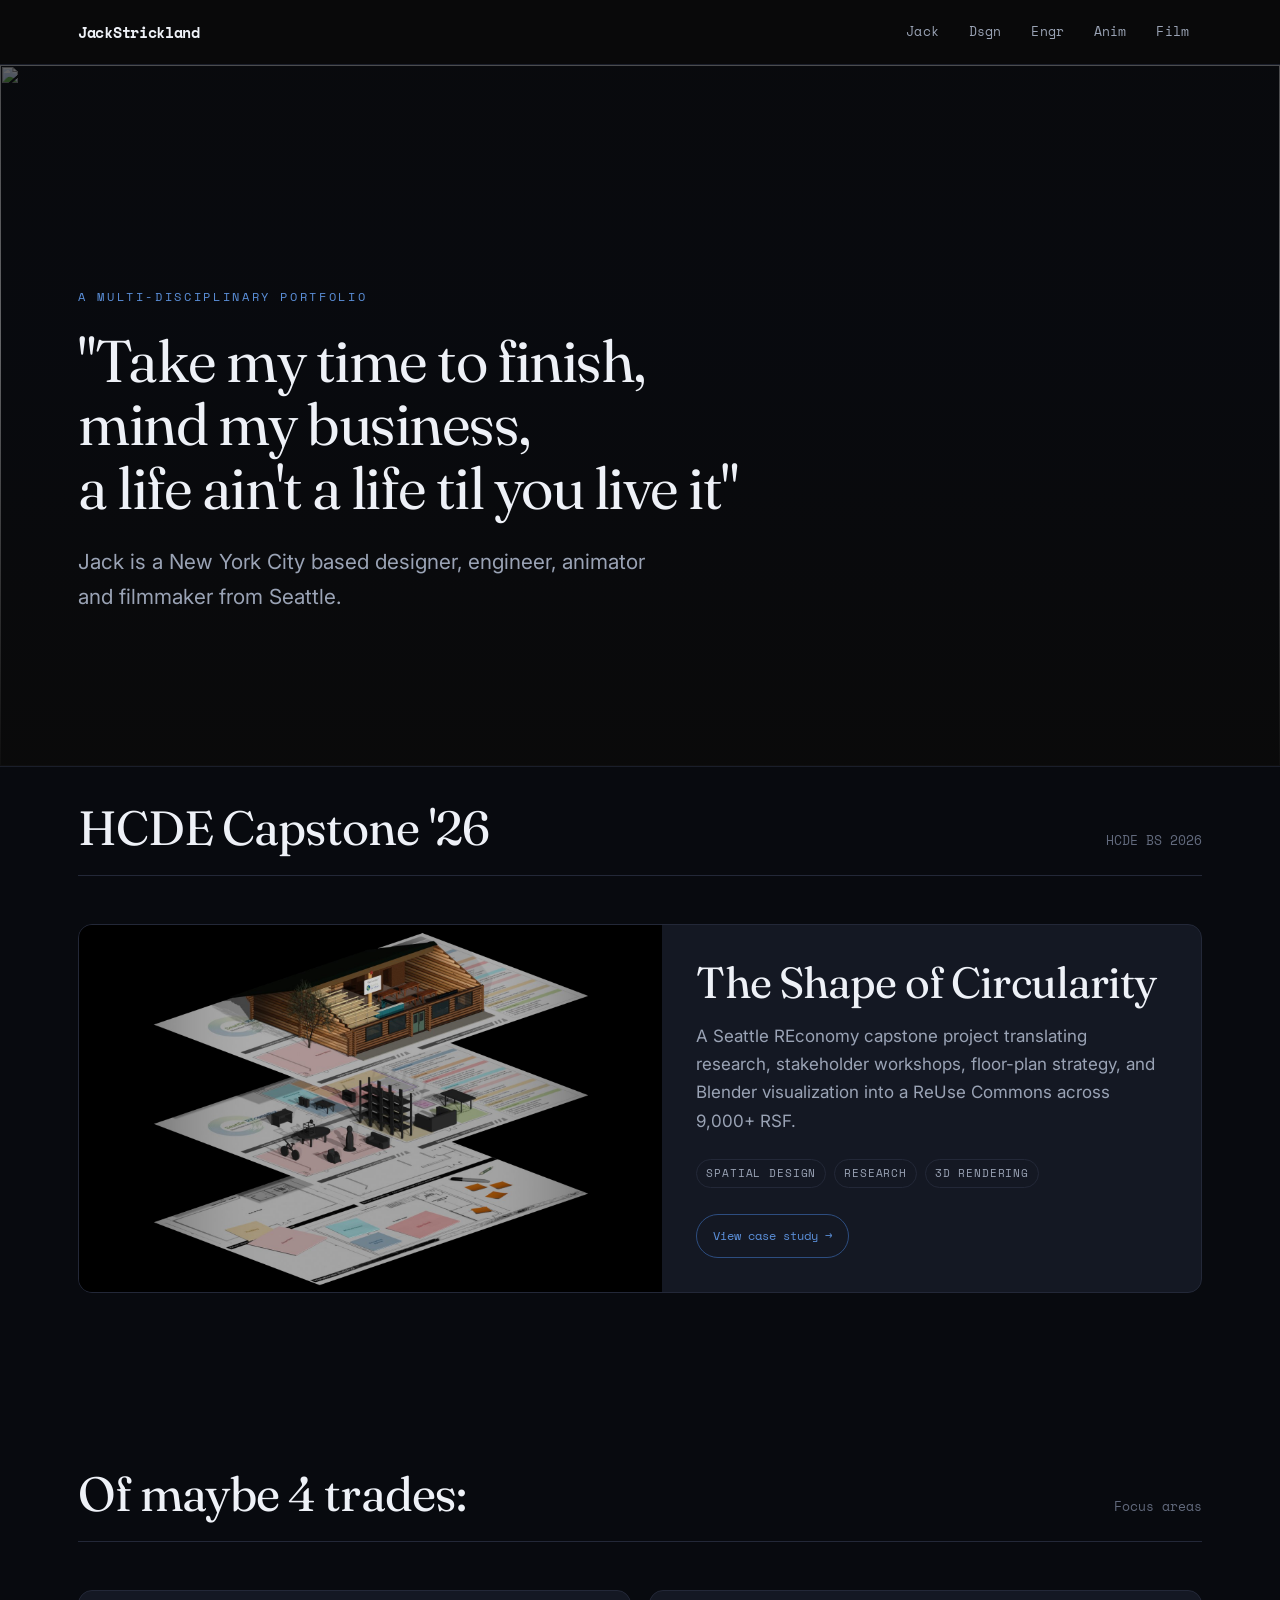
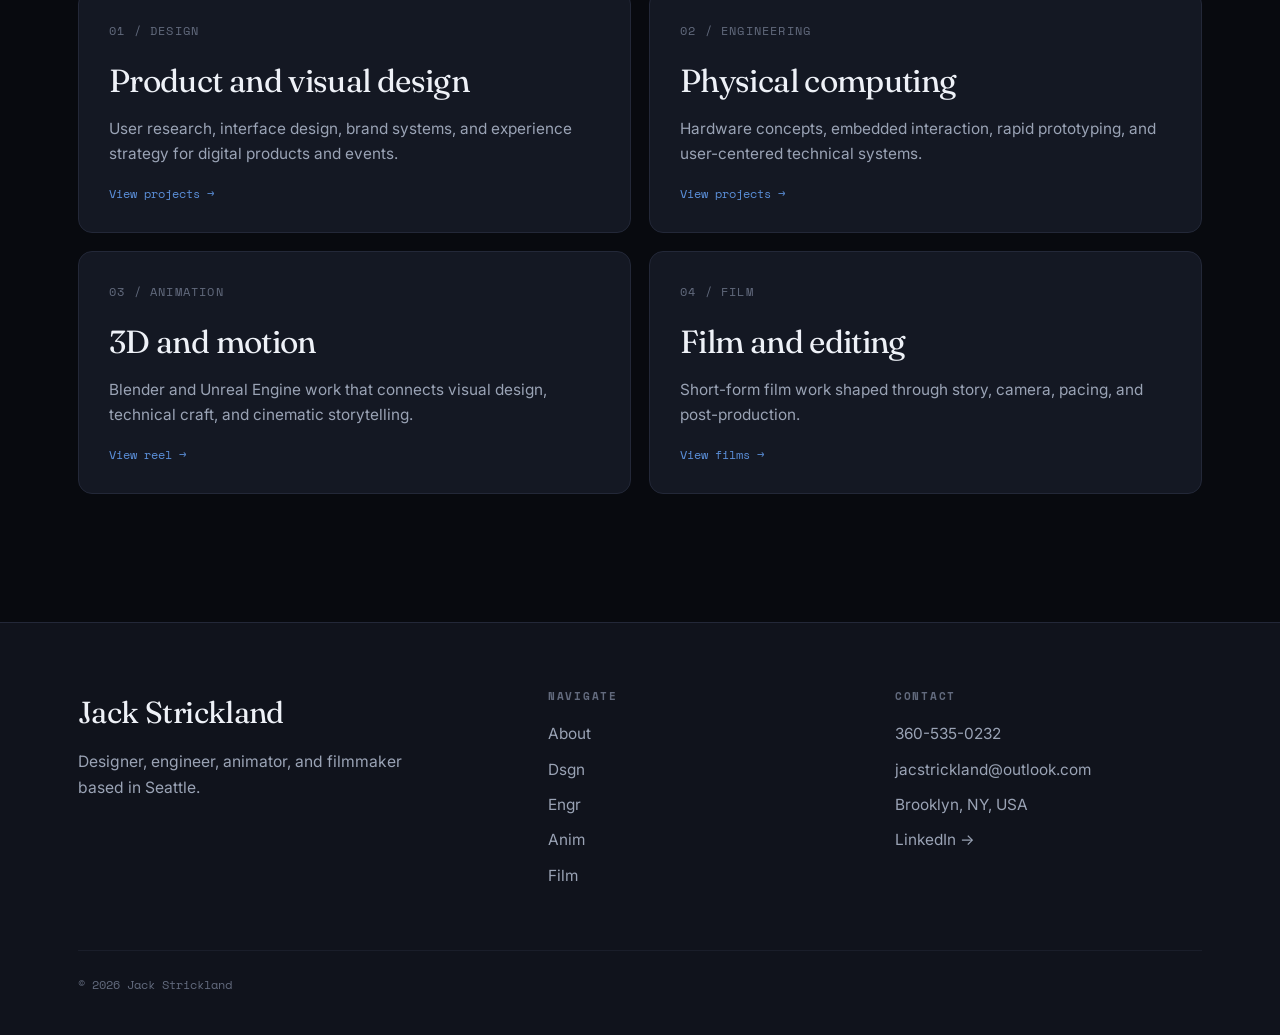
==== commit 241e8ae8: "Remove Static portfolio site label from footer Co-Authored-By: Claude Sonnet 4.6 <noreply@anthropic." ====
--- a/index.html
+++ b/index.html
@@ -136,7 +136,6 @@
     </div>
     <div class="footer-base">
       <span>&copy; 2026 Jack Strickland</span>
-      <span>Static portfolio site</span>
     </div>
   </div>
 </footer>
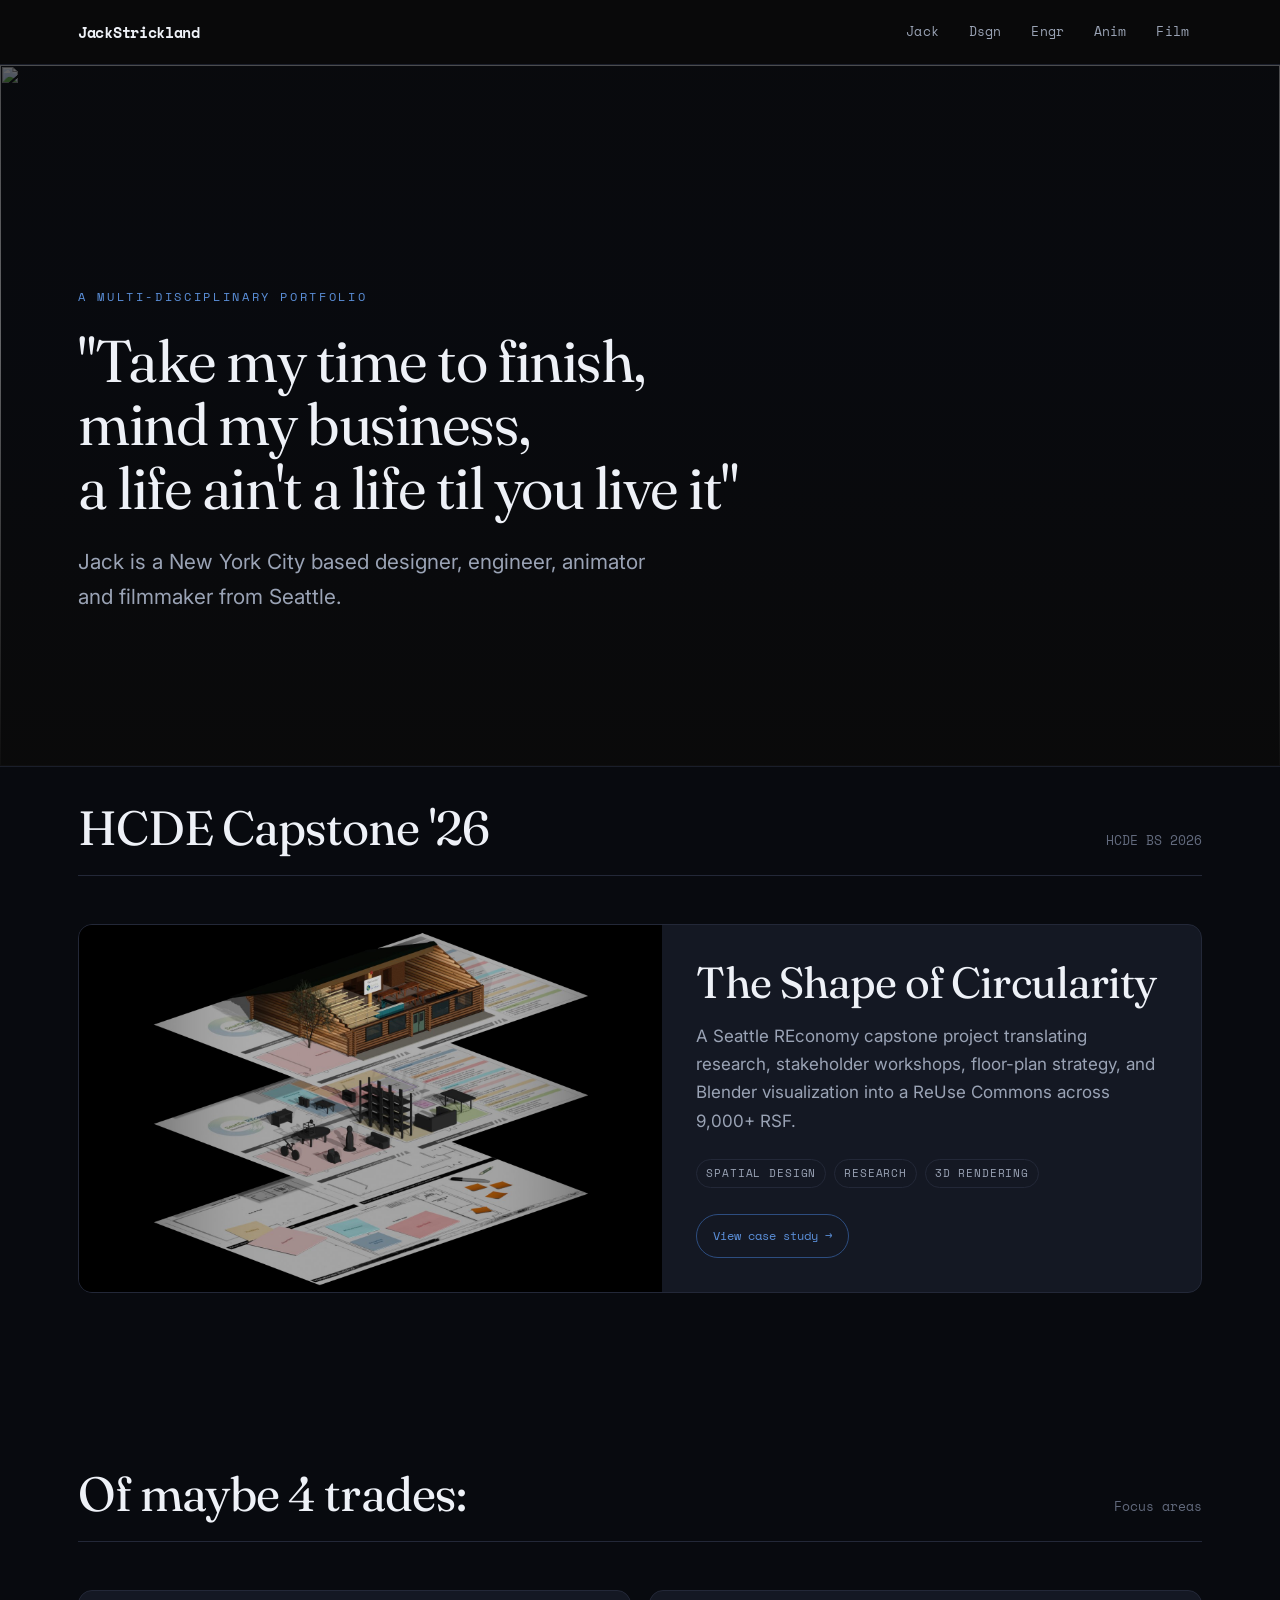
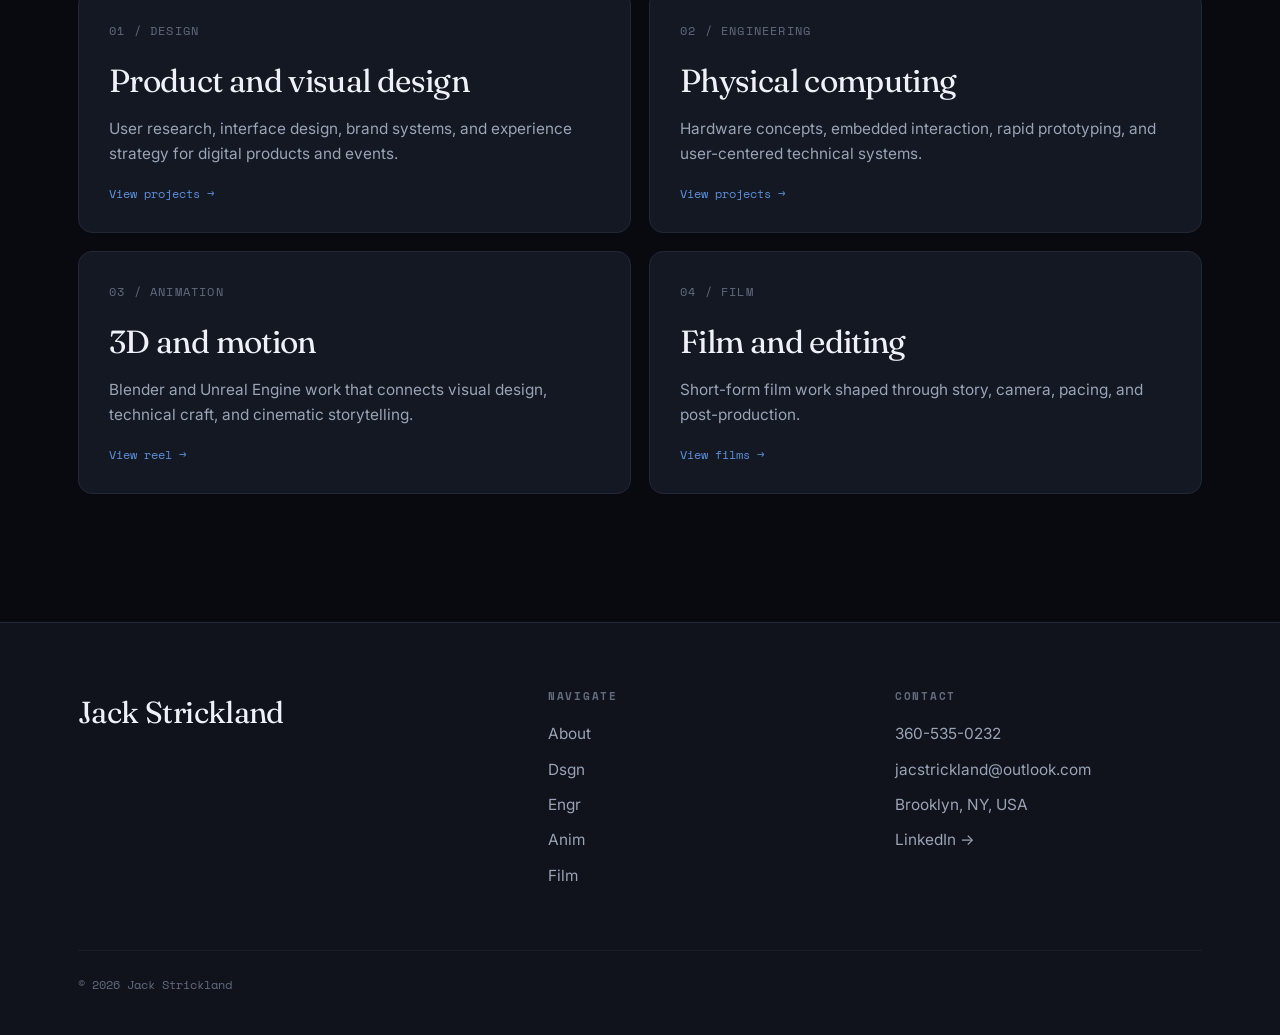
==== commit 20e9ca35: "About: Brooklyn eyebrow, updated Mediums lists; remove tagline from all footers Co-Authored-By: Clau" ====
--- a/index.html
+++ b/index.html
@@ -116,7 +116,6 @@
     <div class="footer-grid">
       <div>
         <div class="brand-lg">Jack Strickland</div>
-        <p class="tagline">Designer, engineer, animator, and filmmaker based in Seattle.</p>
       </div>
       <div class="foot-col">
         <h4>Navigate</h4>
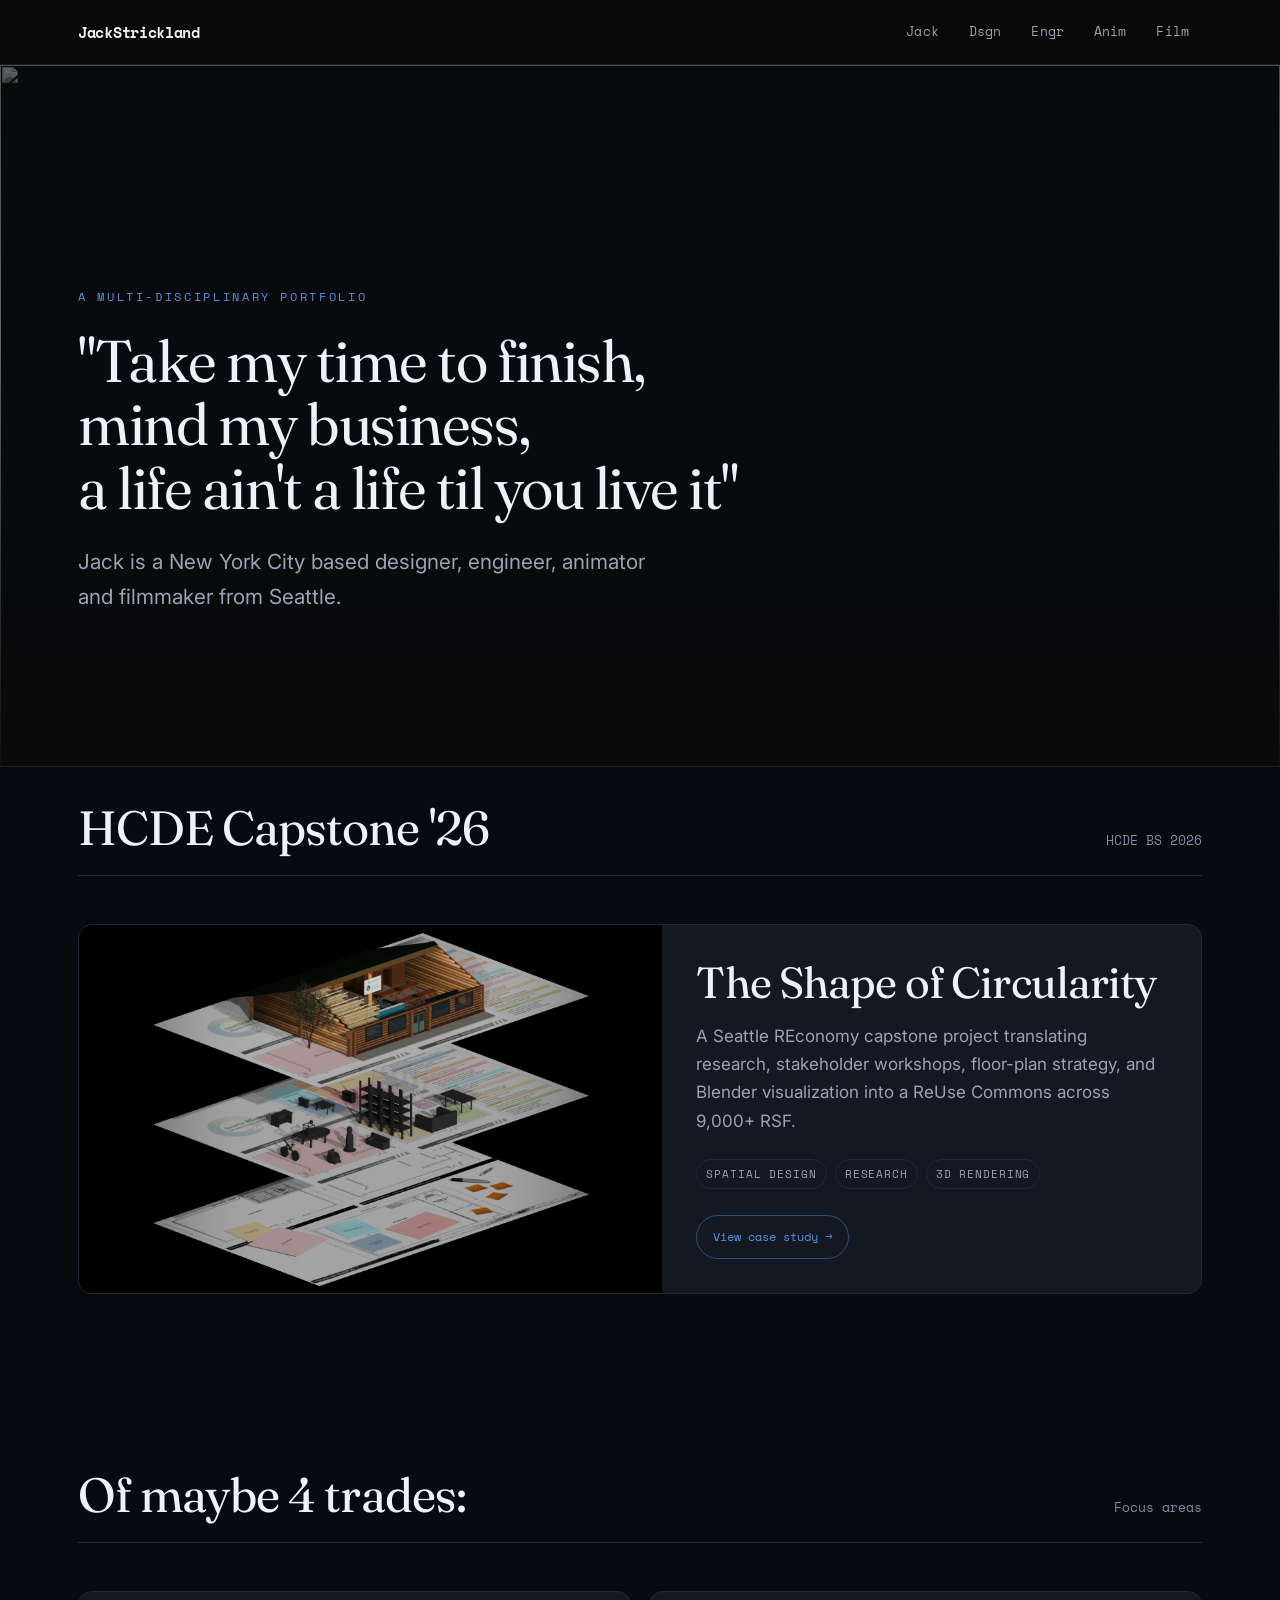
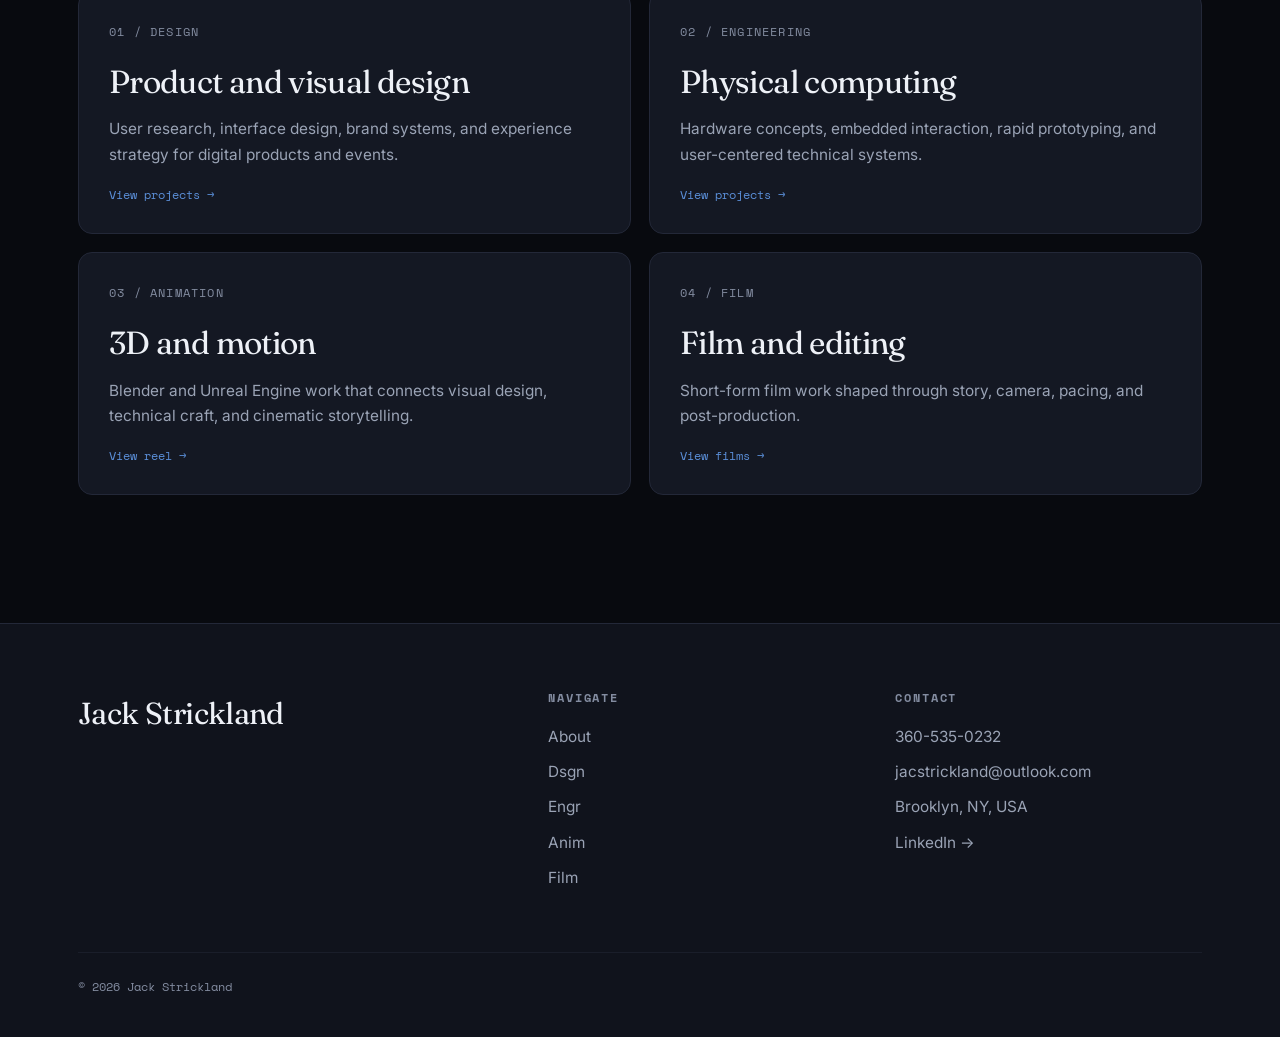
==== commit c16c7330: "UI pass: readability, footers, list thumbnails, lighter media - Add site footer to Posy, Minder, Spr" ====
--- a/index.html
+++ b/index.html
@@ -46,7 +46,7 @@
 
     <article class="capstone-card reveal">
       <a class="capstone-media" href="projects/the-shape-of-circularity.html">
-        <img src="assets/images/shape-of-circularity-axon.png" alt="The Shape of Circularity axonometric diagram" loading="lazy">
+        <img src="assets/images/shape-of-circularity-axon.jpg" alt="The Shape of Circularity axonometric diagram" loading="lazy">
       </a>
       <div class="capstone-copy">
         <h2>The Shape of Circularity</h2>
--- a/css/style.css
+++ b/css/style.css
@@ -11,7 +11,7 @@
   --line-soft: #1a1e2a;
   --fg:        #eef1f7;
   --fg-dim:    #9aa3b5;
-  --fg-faint:  #626a7d;
+  --fg-faint:  #838ca0;       /* 5:1+ contrast on all backgrounds */
   --accent:    #5b8fd9;       /* steel navy-blue */
   --accent-dim:#2d4d80;
   --radius:    14px;
@@ -252,8 +252,11 @@
 .projects { display: flex; flex-direction: column; }
 .project {
   display: grid;
-  grid-template-columns: 64px 1fr auto;
-  gap: 26px;
+  grid-template-columns: 240px 1fr auto;
+  grid-template-rows: auto 1fr;
+  grid-template-areas: "thumb idx meta" "thumb body meta";
+  column-gap: 32px;
+  row-gap: 4px;
   align-items: start;
   padding: 32px 0;
   border-top: 1px solid var(--line);
@@ -261,12 +264,25 @@
 }
 .project:last-child { border-bottom: 1px solid var(--line); }
 .project:hover { padding-left: 10px; border-color: var(--accent-dim); }
+.project .thumb {
+  grid-area: thumb;
+  width: 100%;
+  height: auto;
+  aspect-ratio: 16 / 10;
+  object-fit: cover;
+  border: 1px solid var(--line);
+  border-radius: 10px;
+  background: var(--bg-card);
+  transition: border-color .25s ease;
+}
+.project:hover .thumb { border-color: var(--accent-dim); }
 .project .idx {
+  grid-area: idx;
   font-family: var(--mono);
   font-size: 13px;
   color: var(--fg-faint);
-  padding-top: 6px;
-}
+}
+.project .body { grid-area: body; }
 .project .body h3 {
   font-family: var(--serif);
   font-weight: 400;
@@ -280,7 +296,7 @@
 }
 .tag {
   font-family: var(--mono);
-  font-size: 10.5px;
+  font-size: 11px;
   letter-spacing: 0.08em;
   text-transform: uppercase;
   color: var(--accent);
@@ -297,6 +313,7 @@
 }
 .project .desc { color: var(--fg-dim); font-size: 1rem; max-width: 60ch; }
 .project .meta {
+  grid-area: meta;
   font-family: var(--mono);
   font-size: 12px;
   color: var(--fg-faint);
@@ -365,7 +382,7 @@
 }
 .capstone-meta span {
   font-family: var(--mono);
-  font-size: 10.5px;
+  font-size: 11px;
   letter-spacing: 0.08em;
   text-transform: uppercase;
   color: var(--fg-dim);
@@ -458,7 +475,7 @@
 .case-meta span {
   display: block;
   font-family: var(--mono);
-  font-size: 11px;
+  font-size: 12px;
   text-transform: uppercase;
   letter-spacing: 0.12em;
   color: var(--fg-faint);
@@ -742,7 +759,7 @@
 }
 .foot-col h4 {
   font-family: var(--mono);
-  font-size: 11px;
+  font-size: 12px;
   letter-spacing: 0.16em;
   text-transform: uppercase;
   color: var(--fg-faint);
@@ -800,8 +817,15 @@
   .info-grid { grid-template-columns: 1fr; gap: 36px; }
   .info-photo { position: relative; top: 0; height: auto; max-width: 420px; padding: 0; }
 
-  .project { grid-template-columns: 36px 1fr; }
-  .project .meta { grid-column: 2; text-align: left; margin-top: 14px; padding-top: 0; }
+  .project {
+    grid-template-columns: 1fr auto;
+    grid-template-rows: auto;
+    grid-template-areas: "thumb thumb" "idx meta" "body body";
+    row-gap: 10px;
+  }
+  .project .thumb { margin-bottom: 8px; }
+  .project .meta { padding-top: 0; }
+  .project .meta br { display: none; }
   .project .arrow { display: none; }
   .case-meta { grid-template-columns: 1fr; }
   .case-grid { grid-template-columns: 1fr; gap: 28px; }
@@ -824,3 +848,236 @@
   .reveal { opacity: 1; transform: none; transition: none; }
   .disc-card:hover, .gallery .tile:hover { transform: none; }
 }
+
+
+/* ============================================================
+   Case-study components
+   Shared building blocks used across the project pages. Each page
+   keeps its own class prefix (s- sprinkler, m- minder, p- posy,
+   riot-, e- lock box, soc- shape of circularity); identical rules
+   are grouped so they stay in sync.
+   ============================================================ */
+
+/* Section labels */
+.s-lbl, .m-lbl, .p-lbl, .e-lbl, .soc-lbl, .riot-section-label {
+  font-family: var(--mono);
+  font-size: 12px;
+  letter-spacing: .1em;
+  text-transform: uppercase;
+  color: var(--fg-faint);
+  margin-bottom: 20px;
+  display: block;
+}
+.riot-section-label { margin-bottom: 16px; }
+.m-sublbl, .p-sublbl {
+  font-family: var(--mono);
+  font-size: 12px;
+  letter-spacing: .06em;
+  text-transform: uppercase;
+  color: var(--fg-faint);
+  margin-bottom: 20px;
+  display: block;
+}
+.p-sublbl { margin-bottom: 12px; }
+
+/* Section dividers */
+.s-rule, .m-rule, .p-rule, .e-rule, .soc-rule, .riot-divider {
+  border: none;
+  border-top: 1px solid var(--line);
+  margin: 0;
+}
+
+/* Supporting notes */
+.s-note, .m-note, .p-note, .e-note, .soc-note {
+  font-size: 0.9rem;
+  line-height: 1.7;
+  color: var(--fg-dim);
+}
+.p-note { margin-top: 14px; }
+
+/* Captions */
+.s-cap, .m-screen-cap, .p-screen-cap, .p-ad-cap, .soc-cap, .soc-sessions figcaption {
+  font-family: var(--mono);
+  font-size: 12px;
+  color: var(--fg-faint);
+  letter-spacing: .04em;
+  margin-top: 12px;
+}
+.s-cap, .m-screen-cap, .p-screen-cap { text-align: center; }
+.s-cap, .soc-sessions figcaption { margin-top: 10px; }
+.soc-cap, .soc-sessions figcaption { line-height: 1.6; }
+
+/* Column layouts */
+.s-two, .m-two, .p-two, .e-two, .riot-two-col, .p-ad-two, .soc-two {
+  display: grid;
+  grid-template-columns: 1fr 1fr;
+  gap: 36px;
+  align-items: start;
+}
+.riot-two-col { gap: 24px; }
+.p-ad-two, .soc-two { gap: 28px; }
+.s-three, .p-three, .riot-three-col {
+  display: grid;
+  grid-template-columns: repeat(3, 1fr);
+  gap: 28px;
+  align-items: start;
+}
+.riot-three-col { gap: 24px; }
+
+/* Video embed frames */
+.m-embed, .p-embed, .soc-embed {
+  border: 1px solid var(--line);
+  border-radius: var(--radius);
+  overflow: hidden;
+  background: #000;
+}
+
+/* Images */
+.s-sketch, .p-img, .p-flat, .e-img, .riot-img-full, .riot-img-card {
+  width: 100%;
+  border-radius: var(--radius);
+  display: block;
+}
+.s-sketch { box-shadow: 0 4px 20px rgba(0,0,0,0.10); background: #fff; }
+.p-img { box-shadow: 0 6px 28px rgba(0,0,0,0.11); }
+.e-img { box-shadow: 0 6px 28px rgba(0,0,0,0.13); }
+.riot-img-card { box-shadow: 0 8px 32px rgba(0,0,0,0.18); }
+.m-phone, .p-phone { width: 100%; display: block; }
+.m-phone { border-radius: 26px; box-shadow: 0 20px 52px rgba(0,0,0,0.36); }
+.p-phone { border-radius: 24px; box-shadow: 0 20px 52px rgba(0,0,0,0.22); }
+
+/* Colour swatches */
+.p-swatch-row, .riot-swatch-row { display: flex; flex-wrap: wrap; }
+.p-swatch-row { gap: 14px; margin: 20px 0 24px; }
+.riot-swatch-row { gap: 16px; margin-top: 24px; }
+.p-swatch, .riot-swatch { display: flex; flex-direction: column; }
+.p-swatch { gap: 6px; }
+.riot-swatch { gap: 8px; }
+.p-swatch-block { width: 68px; height: 44px; border-radius: 8px; border: 1px solid rgba(0,0,0,0.07); }
+.riot-swatch-block { width: 80px; height: 56px; border-radius: 8px; }
+.p-swatch-lbl, .riot-swatch-label {
+  font-family: var(--mono);
+  font-size: 11px;
+  color: var(--fg-dim);
+}
+.riot-swatch-label { letter-spacing: .04em; }
+
+/* Posy: App Store screens and vertical ad */
+.p-appstore { display: grid; grid-template-columns: repeat(3, 1fr); gap: 24px; margin-top: 8px; }
+.p-appstore img { width: 100%; border-radius: 20px; box-shadow: 0 14px 40px rgba(30,10,52,0.16); display: block; }
+.p-vert-ad { width: 100%; display: block; border-radius: 24px; background: #000; box-shadow: 0 20px 52px rgba(30,10,52,0.22); }
+
+/* Shape of Circularity: context beside the exploded axonometric */
+.soc-context { display: grid; grid-template-columns: 1.15fr 1fr; gap: 52px; align-items: start; }
+.soc-context h3 {
+  font-family: var(--serif);
+  font-weight: 400;
+  font-size: clamp(1.35rem, 2.4vw, 1.8rem);
+  letter-spacing: -0.015em;
+  line-height: 1.15;
+  margin: 0 0 12px;
+}
+.soc-context h3 + p { margin-bottom: 30px; }
+.soc-context p { color: var(--fg-dim); }
+.soc-axon-wrap { position: sticky; top: 96px; }
+.soc-axon {
+  width: 100%;
+  display: block;
+  border: 1px solid var(--line);
+  border-radius: var(--radius);
+  background: #000;
+}
+
+/* Shape of Circularity: program zones and milestones (colours set inline) */
+.soc-zones { display: grid; grid-template-columns: repeat(4, 1fr); gap: 16px; }
+.soc-miles { display: grid; grid-template-columns: repeat(4, 1fr); gap: 20px; }
+.soc-zone, .soc-mile {
+  border: 1px solid var(--line);
+  border-radius: var(--radius);
+  background: var(--bg-card);
+}
+.soc-zone { border-top: 3px solid var(--z, var(--accent)); padding: 18px 18px 20px; }
+.soc-mile { border-top: 3px solid var(--m, var(--accent)); padding: 22px; }
+.soc-zone h4 {
+  font-family: var(--mono);
+  font-size: 12px;
+  letter-spacing: .08em;
+  text-transform: uppercase;
+  color: var(--fg);
+  margin: 0 0 10px;
+}
+.soc-mile h4 { font-family: var(--sans); font-size: 0.95rem; font-weight: 600; color: var(--fg); margin: 0; line-height: 1.25; }
+.soc-zone p, .soc-mile p { font-size: 0.83rem; line-height: 1.65; color: var(--fg-dim); margin: 0; }
+.soc-mile-hd { display: flex; align-items: center; gap: 10px; margin-bottom: 12px; }
+.soc-num {
+  flex: 0 0 auto;
+  width: 24px; height: 24px;
+  border-radius: 50%;
+  background: var(--m, var(--accent));
+  color: #0a0a0a;
+  font-family: var(--mono);
+  font-size: 12px;
+  font-weight: 700;
+  display: flex; align-items: center; justify-content: center;
+}
+.soc-tags { display: flex; flex-wrap: wrap; gap: 6px; margin-top: 14px; }
+.soc-tag {
+  font-family: var(--mono);
+  font-size: 11px;
+  letter-spacing: .03em;
+  padding: 4px 8px;
+  border-radius: 5px;
+  background: rgba(255,255,255,0.05);
+  border: 1px solid var(--line);
+  color: var(--fg-dim);
+}
+
+/* Shape of Circularity: photo documentation, 2-up so handwritten notes stay legible */
+.soc-sessions {
+  --soc-ar: 3/2;
+  display: grid;
+  /* min() guard keeps narrow phones from scrolling sideways */
+  grid-template-columns: repeat(auto-fit, minmax(min(420px, 100%), 1fr));
+  gap: 24px;
+}
+.soc-sessions.wide { --soc-ar: 16/9; } /* video frame grabs */
+.soc-sessions figure { margin: 0; }
+.soc-sessions img {
+  width: 100%;
+  aspect-ratio: var(--soc-ar);
+  object-fit: cover;
+  border: 1px solid var(--line);
+  border-radius: var(--radius);
+  background: var(--bg-card);
+  display: block;
+}
+
+/* Animation: vertical clips sit uncropped on black inside a standard tile */
+.gallery .tile .portrait-media {
+  background: #000;
+  display: flex;
+  align-items: center;
+  justify-content: center;
+  height: 600px;
+}
+.gallery .tile .portrait-media video {
+  width: auto;
+  height: 100%;
+  aspect-ratio: auto;
+  object-fit: contain;
+}
+
+@media (max-width: 1000px) { .soc-zones, .soc-miles { grid-template-columns: repeat(2, 1fr); } }
+@media (max-width: 900px) {
+  .p-appstore { grid-template-columns: repeat(2, 1fr); }
+  .soc-context { grid-template-columns: 1fr; gap: 36px; }
+  .soc-axon-wrap { position: relative; top: 0; }
+}
+@media (max-width: 820px) { .soc-two { grid-template-columns: 1fr; } }
+@media (max-width: 680px) { .riot-two-col, .riot-three-col { grid-template-columns: 1fr; } }
+@media (max-width: 640px) {
+  .s-two, .s-three, .m-two, .p-two, .p-three, .e-two, .p-ad-two { grid-template-columns: 1fr; }
+  .p-appstore { grid-template-columns: 1fr; max-width: 340px; margin-left: auto; margin-right: auto; }
+  .gallery .tile .portrait-media { height: 70vh; }
+}
+@media (max-width: 560px) { .soc-zones, .soc-miles { grid-template-columns: 1fr; } }
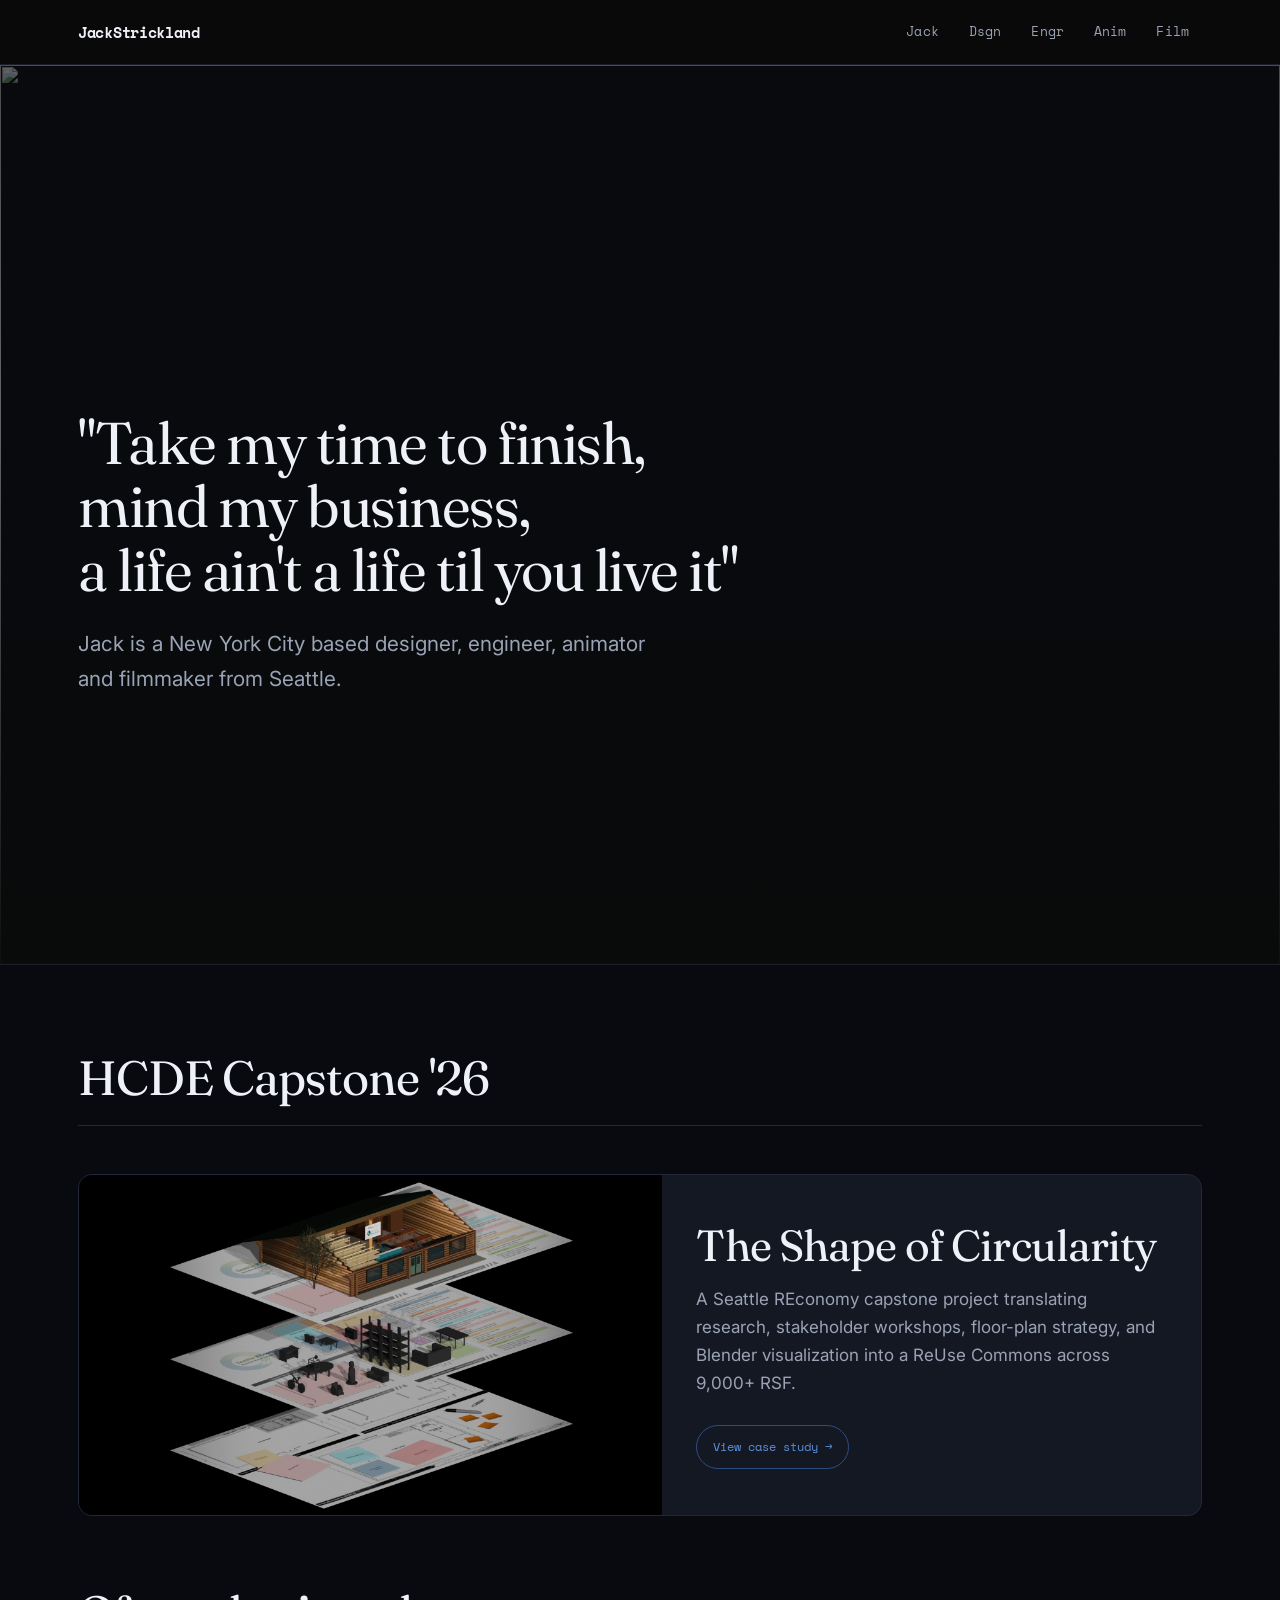
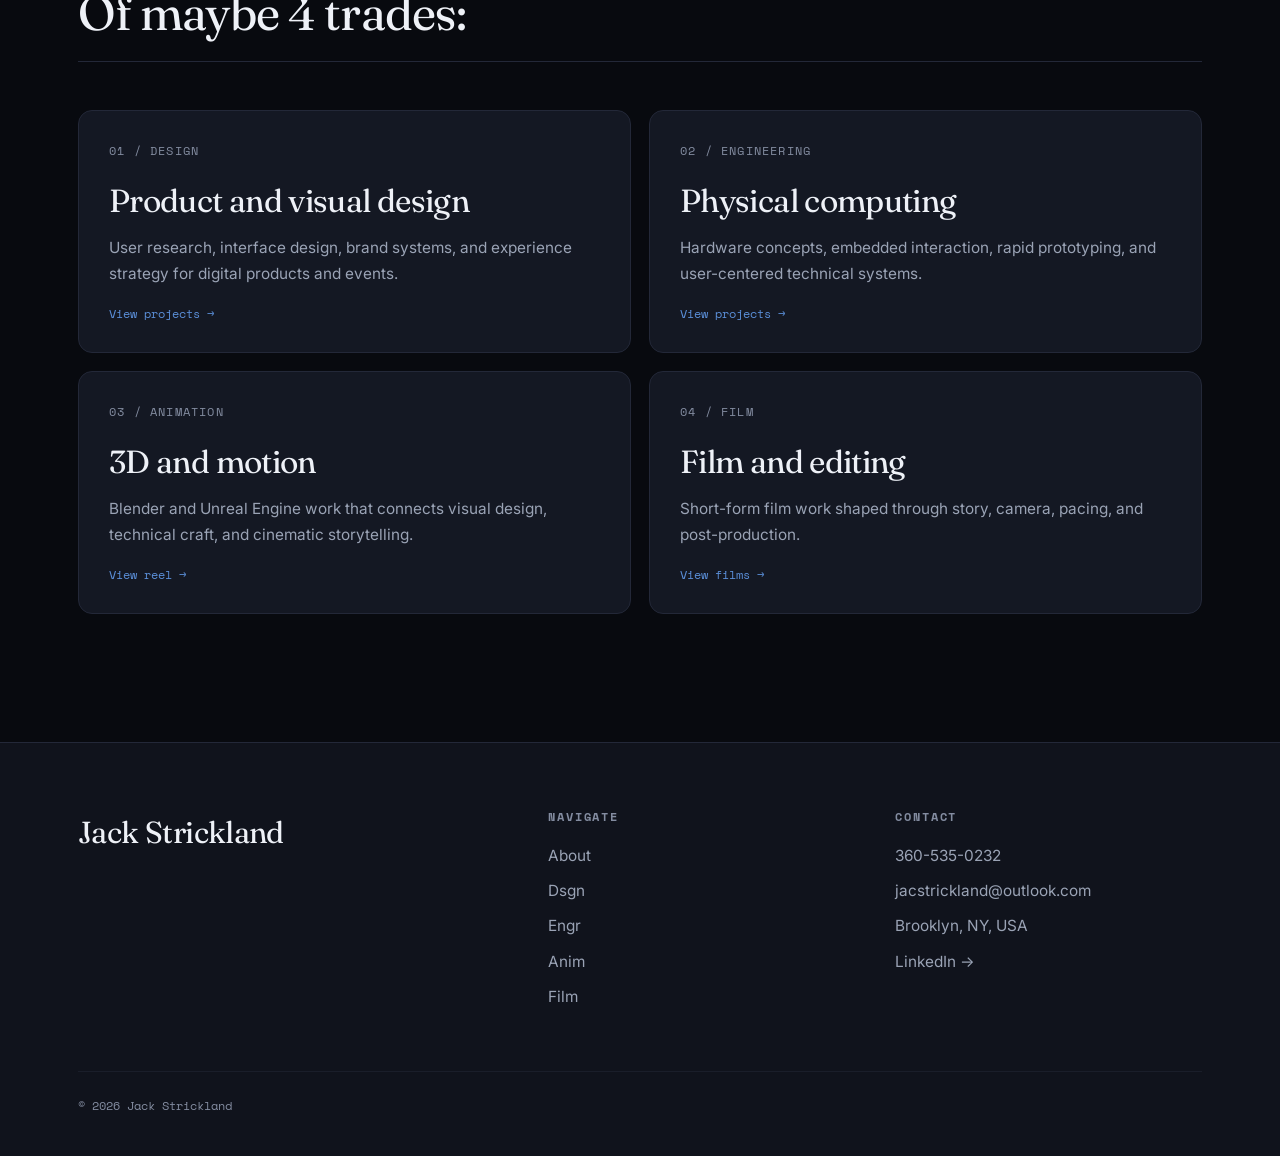
==== commit f9e23d7c: "Trim copy and tags, add Benya, refine Index hero and capstone spacing - Index: drop eyebrow, section" ====
--- a/index.html
+++ b/index.html
@@ -31,7 +31,6 @@
     <img src="https://framerusercontent.com/images/yZaziWeKb4ZE17zHckuSIn48G0.png?width=1920&height=1080" alt="" loading="eager">
   </div>
   <div class="wrap hero-content">
-    <p class="eyebrow">A Multi-Disciplinary Portfolio</p>
     <h1>"Take my time to finish,<br>mind my business,<br>a life ain't a life til you live it"</h1>
     <p class="hero-sub">Jack is a New York City based designer, engineer, animator and filmmaker from Seattle.</p>
   </div>
@@ -41,7 +40,6 @@
   <div class="wrap">
     <div class="section-head reveal">
       <h2>HCDE Capstone '26</h2>
-      <span class="count">HCDE BS 2026</span>
     </div>
 
     <article class="capstone-card reveal">
@@ -51,11 +49,6 @@
       <div class="capstone-copy">
         <h2>The Shape of Circularity</h2>
         <p>A Seattle REconomy capstone project translating research, stakeholder workshops, floor-plan strategy, and Blender visualization into a ReUse Commons across 9,000+ RSF.</p>
-        <div class="capstone-meta">
-          <span>Spatial design</span>
-          <span>Research</span>
-          <span>3D rendering</span>
-        </div>
         <div class="capstone-actions">
           <a class="capstone-button" href="projects/the-shape-of-circularity.html">View case study &rarr;</a>
         </div>
@@ -68,7 +61,6 @@
   <div class="wrap">
     <div class="section-head reveal">
       <h2>Of maybe 4 trades:</h2>
-      <span class="count">Focus areas</span>
     </div>
 
     <div class="disciplines">
--- a/css/style.css
+++ b/css/style.css
@@ -104,7 +104,8 @@
 /* ---------- Hero ---------- */
 .hero {
   position: relative;
-  min-height: 78vh;
+  min-height: 100vh;
+  min-height: 100svh;
   display: flex;
   align-items: flex-end;
   overflow: hidden;
@@ -129,9 +130,11 @@
 .hero-content {
   position: relative;
   z-index: 2;
-  padding-bottom: 64px;
+  width: 100%;
+}
+.hero .hero-content {
   padding-top: 120px;
-  width: 100%;
+  padding-bottom: 20svh;
 }
 .eyebrow {
   font-family: var(--mono);
@@ -332,7 +335,11 @@
 
 /* ---------- Capstone showcase ---------- */
 .capstone-feature {
-  padding-top: 36px;
+  padding-top: 88px;
+  padding-bottom: 0;
+}
+.capstone-feature + section {
+  padding-top: 72px;
 }
 .capstone-card {
   display: grid;
@@ -391,6 +398,7 @@
   padding: 5px 9px;
 }
 .capstone-actions {
+  margin-top: 28px;
   display: flex;
   flex-wrap: wrap;
   gap: 12px;
@@ -840,7 +848,6 @@
 @media (max-width: 480px) {
   body { font-size: 16px; }
   .wrap { padding: 0 20px; }
-  .hero { min-height: 70vh; }
 }
 
 @media (prefers-reduced-motion: reduce) {
